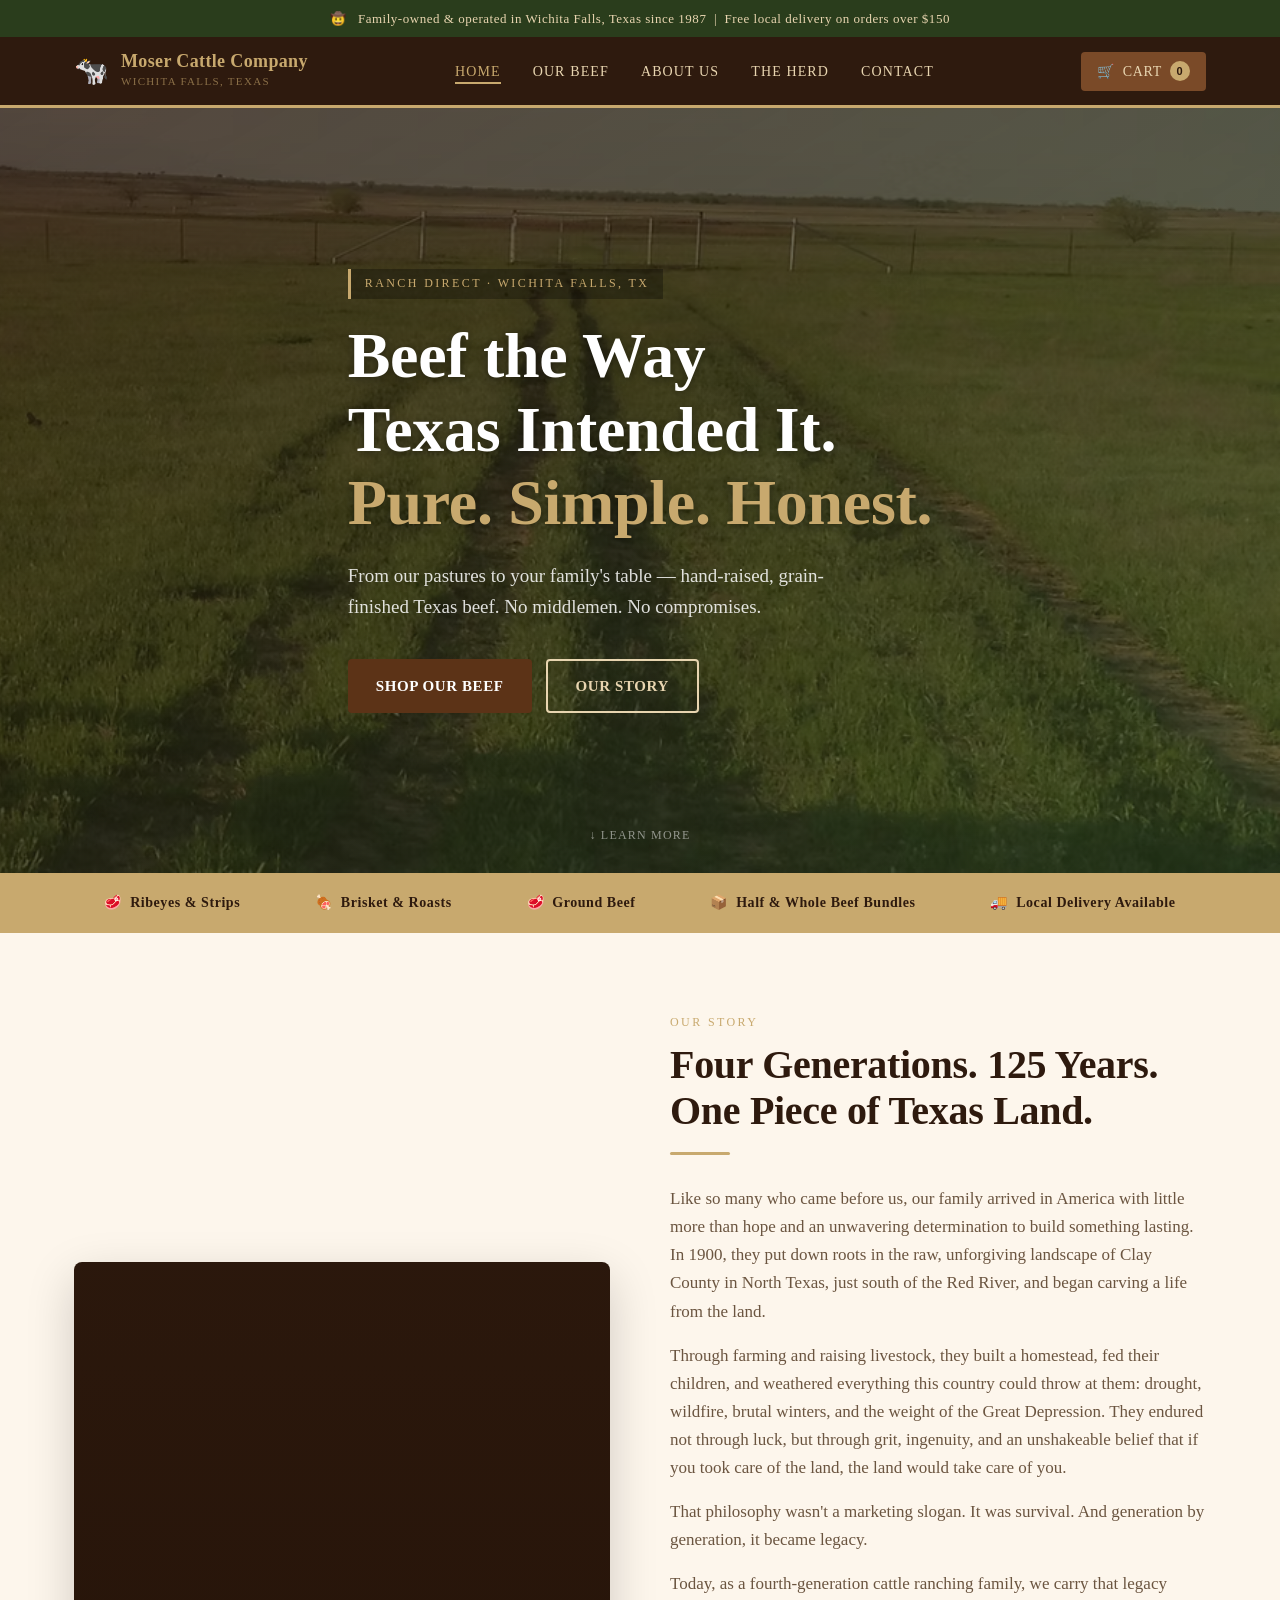
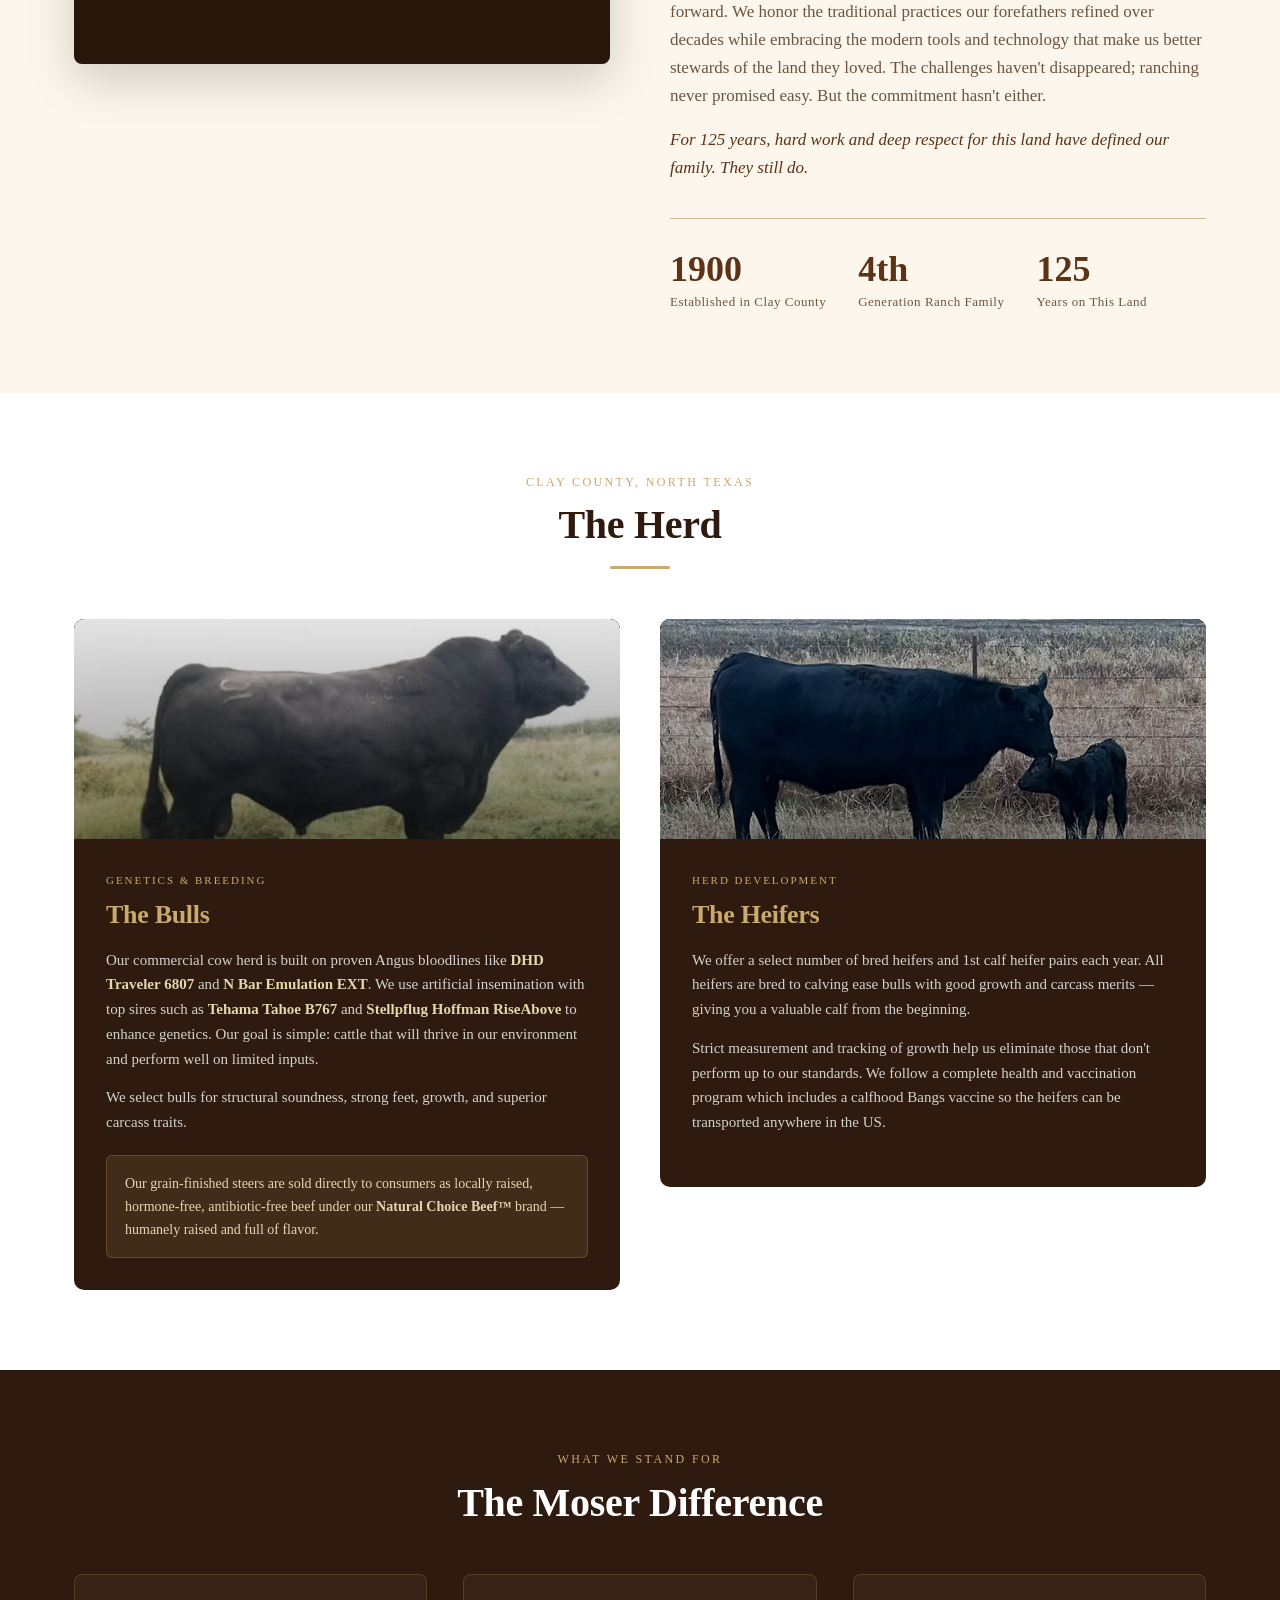
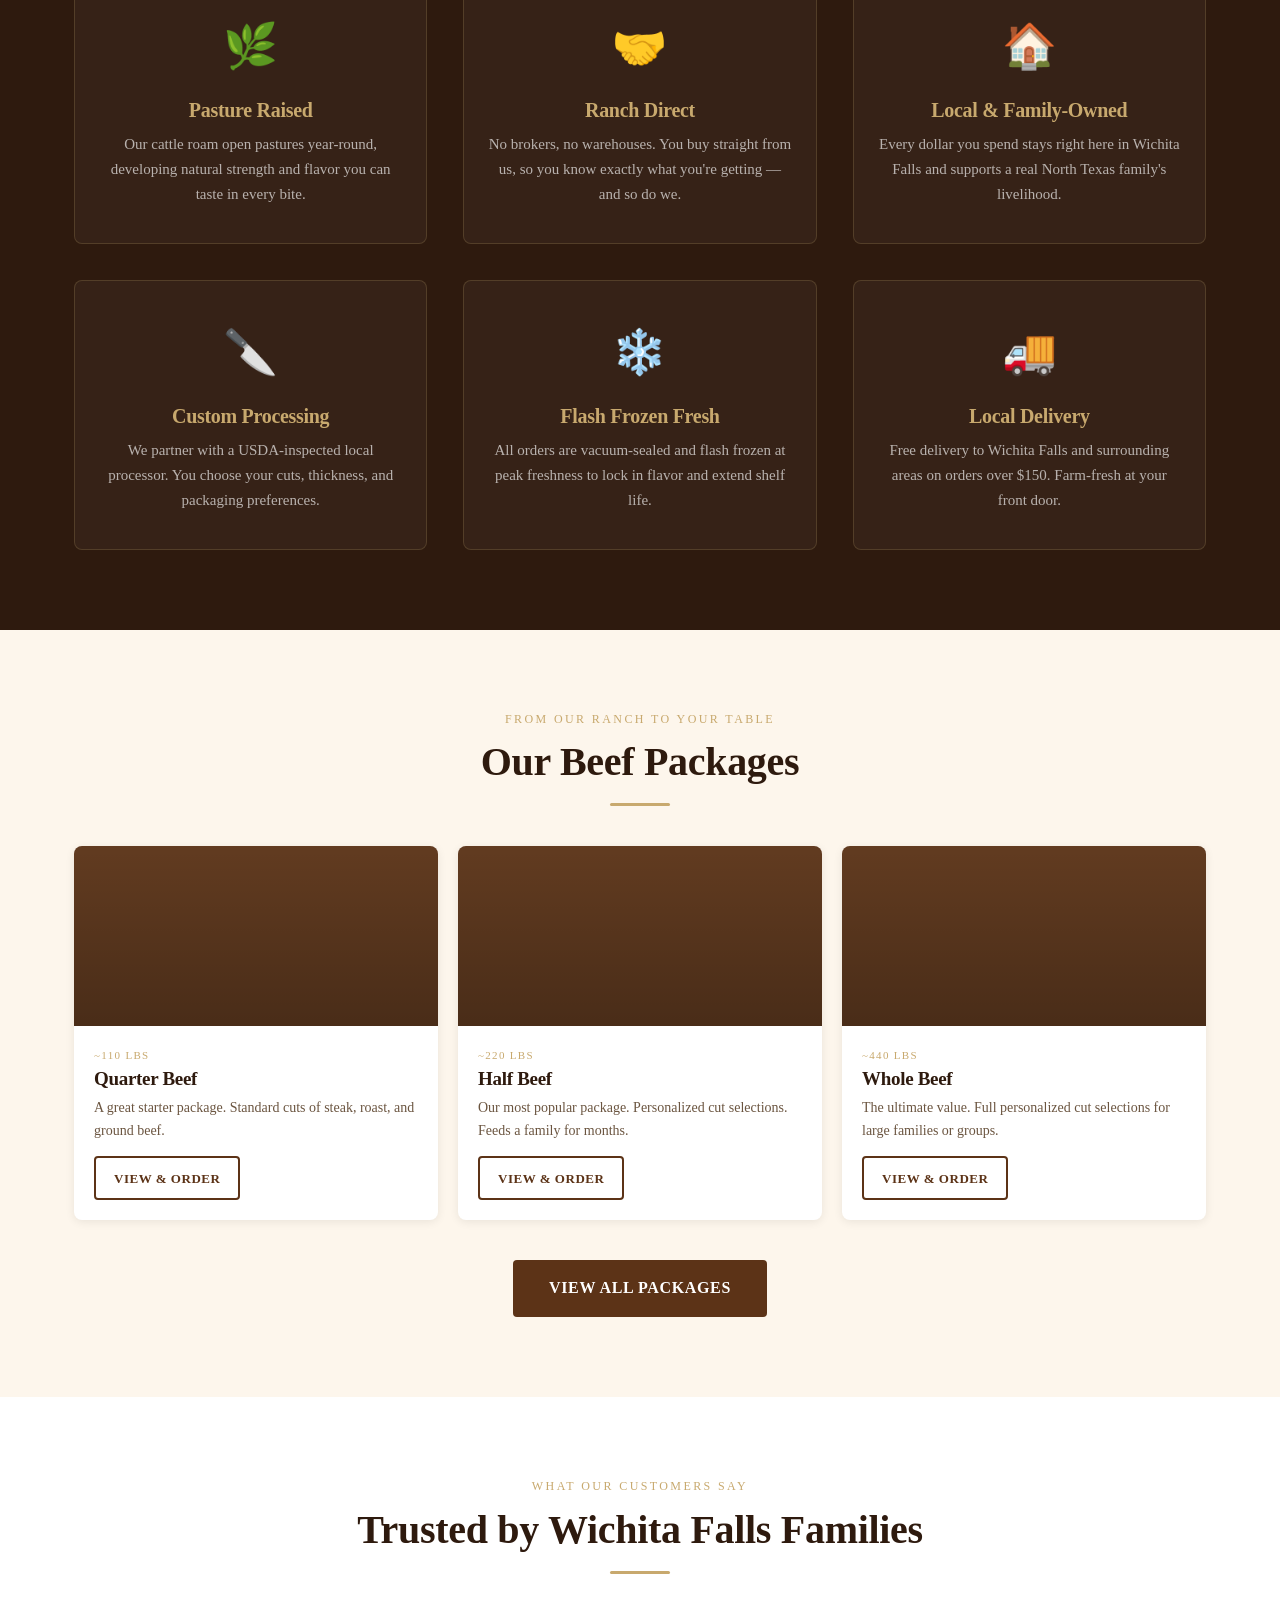
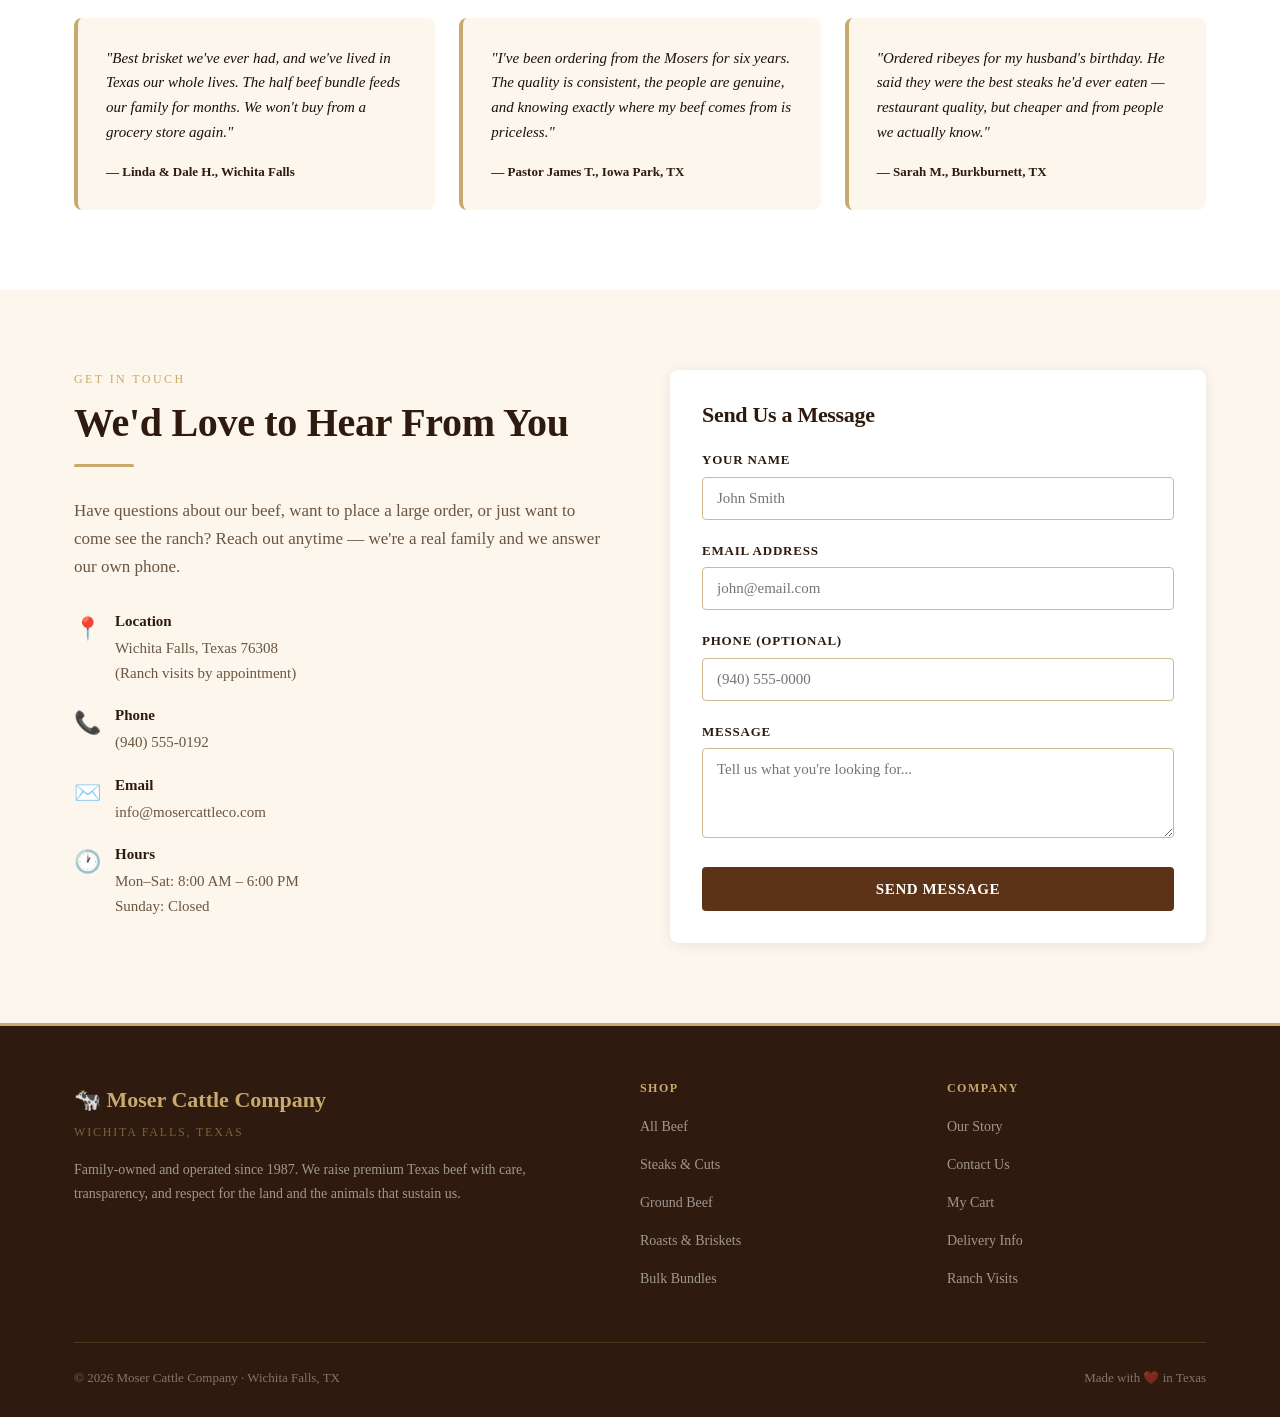
==== index.html @ 477075bb "First Commit" ====
<!DOCTYPE html>
<html lang="en">
<head>
  <meta charset="UTF-8" />
  <meta name="viewport" content="width=device-width, initial-scale=1.0" />
  <meta name="description" content="Family-owned cattle ranch in Wichita Falls, TX. Ranch-direct, grain-finished Texas beef. No middlemen." />
  <title>Moser Cattle Company — Wichita Falls, TX</title>
  <link rel="dns-prefetch" href="https://images.unsplash.com" />
  <link rel="preconnect" href="https://images.unsplash.com" crossorigin />
  <link rel="preload" as="image" href="Images/home.avif" type="image/avif" />
  <link rel="stylesheet" href="style.css" />
</head>
<body>

<a class="skip-link" href="#main-content">Skip to main content</a>

<!-- TOP BAR -->
<div class="topbar" aria-hidden="true">
  🤠 &nbsp; Family-owned &amp; operated in Wichita Falls, Texas since 1987 &nbsp;|&nbsp; Free local delivery on orders over $150
</div>

<!-- NAV -->
<nav aria-label="Main navigation">
  <div class="container nav-inner">
    <a class="nav-brand" href="index.html" aria-label="Moser Cattle Company — Home">
      <span class="nav-brand-icon" aria-hidden="true">🐄</span>
      <span class="nav-brand-text">
        <span class="nav-brand-name">Moser Cattle Company</span>
        <span class="nav-brand-sub">Wichita Falls, Texas</span>
      </span>
    </a>
    <ul class="nav-links" id="nav-links-list">
      <li><a href="index.html" class="active" aria-current="page">Home</a></li>
      <li><a href="products.html">Our Beef</a></li>
      <li><a href="index.html#about">About Us</a></li>
      <li><a href="index.html#the-herd">The Herd</a></li>
      <li><a href="index.html#contact">Contact</a></li>
    </ul>
    <a href="checkout.html" class="nav-cart-btn" aria-label="View cart">
      <span aria-hidden="true">🛒</span> Cart <span class="cart-badge" aria-live="polite">0</span>
    </a>
    <button class="nav-mobile-toggle" aria-expanded="false" aria-controls="nav-links-list" aria-label="Open navigation menu">☰</button>
  </div>
</nav>

<!-- HERO -->
<main id="main-content">
<section class="hero">
  <div class="container">
    <div class="hero-content">
      <span class="hero-eyebrow">Ranch Direct · Wichita Falls, TX</span>
      <h1>Beef the Way<br>Texas Intended It.<br><span>Pure. Simple. Honest.</span></h1>
      <p>From our pastures to your family's table — hand-raised, grain-finished Texas beef. No middlemen. No compromises.</p>
      <div class="hero-cta">
        <a href="products.html" class="btn btn-primary">Shop Our Beef</a>
        <a href="#about" class="btn btn-outline" style="color:#e8d5b0;border-color:#e8d5b0;">Our Story</a>
      </div>
    </div>
  </div>
  <div class="hero-scroll">↓ Learn more</div>
</section>

<!-- FEATURED CUTS STRIP -->
<div style="background:var(--tan);padding:18px 24px;">
  <div class="container" style="display:flex;justify-content:space-around;flex-wrap:wrap;gap:14px;text-align:center;">
    <div style="font-family:Georgia,serif;font-size:14px;color:var(--brown-dark);font-weight:700;letter-spacing:.04em;">🥩 &nbsp;Ribeyes &amp; Strips</div>
    <div style="font-family:Georgia,serif;font-size:14px;color:var(--brown-dark);font-weight:700;letter-spacing:.04em;">🍖 &nbsp;Brisket &amp; Roasts</div>
    <div style="font-family:Georgia,serif;font-size:14px;color:var(--brown-dark);font-weight:700;letter-spacing:.04em;">🥩 &nbsp;Ground Beef</div>
    <div style="font-family:Georgia,serif;font-size:14px;color:var(--brown-dark);font-weight:700;letter-spacing:.04em;">📦 &nbsp;Half &amp; Whole Beef Bundles</div>
    <div style="font-family:Georgia,serif;font-size:14px;color:var(--brown-dark);font-weight:700;letter-spacing:.04em;">🚚 &nbsp;Local Delivery Available</div>
  </div>
</div>

<!-- ABOUT -->
<section id="about">
  <div class="container">
    <div class="about-grid">
      <div class="about-img lazy-bg" data-bg="https://images.unsplash.com/photo-1570042225831-d98fa7577f1e?w=800&q=80" role="img" aria-label="Cattle on the Moser ranch"></div>
      <div class="about-text">
        <span class="section-label">Our Story</span>
        <h2 class="section-title">Four Generations. 125 Years. One Piece of Texas Land.</h2>
        <div class="divider"></div>
        <p style="margin-bottom:16px;">Like so many who came before us, our family arrived in America with little more than hope and an unwavering determination to build something lasting. In 1900, they put down roots in the raw, unforgiving landscape of Clay County in North Texas, just south of the Red River, and began carving a life from the land.</p>
        <p style="margin-bottom:16px;">Through farming and raising livestock, they built a homestead, fed their children, and weathered everything this country could throw at them: drought, wildfire, brutal winters, and the weight of the Great Depression. They endured not through luck, but through grit, ingenuity, and an unshakeable belief that if you took care of the land, the land would take care of you.</p>
        <p style="margin-bottom:16px;">That philosophy wasn't a marketing slogan. It was survival. And generation by generation, it became legacy.</p>
        <p style="margin-bottom:16px;">Today, as a fourth-generation cattle ranching family, we carry that legacy forward. We honor the traditional practices our forefathers refined over decades while embracing the modern tools and technology that make us better stewards of the land they loved. The challenges haven't disappeared; ranching never promised easy. But the commitment hasn't either.</p>
        <p style="font-style:italic;color:var(--brown);font-size:17px;font-family:'Palatino Linotype',Palatino,Georgia,serif;">For 125 years, hard work and deep respect for this land have defined our family. They still do.</p>
        <div class="about-stats">
          <div>
            <div class="stat-num">1900</div>
            <div class="stat-label">Established in Clay County</div>
          </div>
          <div>
            <div class="stat-num">4th</div>
            <div class="stat-label">Generation Ranch Family</div>
          </div>
          <div>
            <div class="stat-num">125</div>
            <div class="stat-label">Years on This Land</div>
          </div>
        </div>
      </div>
    </div>
  </div>
</section>

<!-- THE HERD -->
<section id="the-herd" style="background:var(--white);">
  <div class="container">
    <div style="text-align:center;margin-bottom:50px;">
      <span class="section-label">Clay County, North Texas</span>
      <h2 class="section-title">The Herd</h2>
      <div class="divider" style="margin:18px auto 0;"></div>
    </div>

    <div class="herd-grid" style="display:grid;grid-template-columns:1fr 1fr;gap:40px;align-items:start;">

      <!-- THE BULLS -->
      <div style="background:var(--brown-dark);border-radius:10px;overflow:hidden;">
        <div class="lazy-bg" data-bg="Images/Bull.avif" data-bg-pos="center 20%" role="img" aria-label="Moser Cattle bull" style="height:220px;background:linear-gradient(rgba(0,0,0,.1),rgba(0,0,0,.45)) var(--brown-dark);background-size:cover;background-position:center 20%;"></div>
        <div style="padding:32px;">
          <span style="font-size:11px;letter-spacing:.18em;text-transform:uppercase;color:var(--tan);font-family:Georgia,serif;margin-bottom:10px;display:block;">Genetics &amp; Breeding</span>
          <h3 style="font-size:26px;color:var(--tan);font-family:'Palatino Linotype',Palatino,Georgia,serif;margin-bottom:18px;">The Bulls</h3>
          <p style="font-size:15px;color:rgba(255,255,255,.8);margin-bottom:14px;">Our commercial cow herd is built on proven Angus bloodlines like <strong style="color:var(--tan-light);">DHD Traveler 6807</strong> and <strong style="color:var(--tan-light);">N Bar Emulation EXT</strong>. We use artificial insemination with top sires such as <strong style="color:var(--tan-light);">Tehama Tahoe B767</strong> and <strong style="color:var(--tan-light);">Stellpflug Hoffman RiseAbove</strong> to enhance genetics. Our goal is simple: cattle that will thrive in our environment and perform well on limited inputs.</p>
          <p style="font-size:15px;color:rgba(255,255,255,.8);margin-bottom:20px;">We select bulls for structural soundness, strong feet, growth, and superior carcass traits.</p>
          <div style="background:rgba(200,169,110,.12);border:1px solid rgba(200,169,110,.25);border-radius:6px;padding:16px 18px;">
            <p style="font-size:14px;color:var(--tan-light);font-family:Georgia,serif;margin:0;">Our grain-finished steers are sold directly to consumers as locally raised, hormone-free, antibiotic-free beef under our <strong>Natural Choice Beef™</strong> brand — humanely raised and full of flavor.</p>
          </div>
        </div>
      </div>

      <!-- THE HEIFERS -->
      <div style="background:var(--brown-dark);border-radius:10px;overflow:hidden;">
        <div class="lazy-bg" data-bg="Images/Heifer.avif" role="img" aria-label="Moser Cattle heifer" style="height:220px;background:linear-gradient(rgba(0,0,0,.1),rgba(0,0,0,.45)) var(--brown-dark);background-size:cover;background-position:center;"></div>
        <div style="padding:32px;">
          <span style="font-size:11px;letter-spacing:.18em;text-transform:uppercase;color:var(--tan);font-family:Georgia,serif;margin-bottom:10px;display:block;">Herd Development</span>
          <h3 style="font-size:26px;color:var(--tan);font-family:'Palatino Linotype',Palatino,Georgia,serif;margin-bottom:18px;">The Heifers</h3>
          <p style="font-size:15px;color:rgba(255,255,255,.8);margin-bottom:14px;">We offer a select number of bred heifers and 1st calf heifer pairs each year. All heifers are bred to calving ease bulls with good growth and carcass merits — giving you a valuable calf from the beginning.</p>
          <p style="font-size:15px;color:rgba(255,255,255,.8);margin-bottom:20px;">Strict measurement and tracking of growth help us eliminate those that don't perform up to our standards. We follow a complete health and vaccination program which includes a calfhood Bangs vaccine so the heifers can be transported anywhere in the US.</p>
        </div>
      </div>

    </div>
  </div>
</section>

<!-- VALUES -->
<section class="values-section">
  <div class="container">
    <div style="text-align:center;margin-bottom:10px;">
      <span class="section-label" style="color:var(--tan);">What We Stand For</span>
      <h2 class="section-title" style="color:var(--white);">The Moser Difference</h2>
    </div>
    <div class="values-grid">
      <div class="value-card">
        <span class="value-icon">🌿</span>
        <h3>Pasture Raised</h3>
        <p>Our cattle roam open pastures year-round, developing natural strength and flavor you can taste in every bite.</p>
      </div>
      <div class="value-card">
        <span class="value-icon">🤝</span>
        <h3>Ranch Direct</h3>
        <p>No brokers, no warehouses. You buy straight from us, so you know exactly what you're getting — and so do we.</p>
      </div>
      <div class="value-card">
        <span class="value-icon">🏠</span>
        <h3>Local &amp; Family-Owned</h3>
        <p>Every dollar you spend stays right here in Wichita Falls and supports a real North Texas family's livelihood.</p>
      </div>
      <div class="value-card">
        <span class="value-icon">🔪</span>
        <h3>Custom Processing</h3>
        <p>We partner with a USDA-inspected local processor. You choose your cuts, thickness, and packaging preferences.</p>
      </div>
      <div class="value-card">
        <span class="value-icon">❄️</span>
        <h3>Flash Frozen Fresh</h3>
        <p>All orders are vacuum-sealed and flash frozen at peak freshness to lock in flavor and extend shelf life.</p>
      </div>
      <div class="value-card">
        <span class="value-icon">🚚</span>
        <h3>Local Delivery</h3>
        <p>Free delivery to Wichita Falls and surrounding areas on orders over $150. Farm-fresh at your front door.</p>
      </div>
    </div>
  </div>
</section>

<!-- FEATURED PRODUCTS PREVIEW -->
<section style="background:var(--cream);">
  <div class="container" style="text-align:center;">
    <span class="section-label">From Our Ranch to Your Table</span>
    <h2 class="section-title">Our Beef Packages</h2>
    <div class="divider" style="margin:18px auto 40px;"></div>

    <div style="display:grid;grid-template-columns:repeat(auto-fill,minmax(300px,1fr));gap:20px;text-align:left;margin-bottom:40px;">

      <div style="background:var(--white);border-radius:8px;overflow:hidden;box-shadow:0 2px 10px rgba(0,0,0,.08);">
        <div class="lazy-bg" data-bg="https://images.unsplash.com/photo-1500595046743-cd271d694d30?w=600&q=80" role="img" aria-label="Quarter beef package" style="height:180px;background:linear-gradient(rgba(0,0,0,.2),rgba(0,0,0,.4)) var(--brown-mid);background-size:cover;background-position:center;"></div>
        <div style="padding:20px;">
          <p style="font-size:11px;letter-spacing:.12em;text-transform:uppercase;color:var(--tan);font-family:Georgia,serif;margin-bottom:4px;">~110 lbs</p>
          <h3 style="font-size:19px;color:var(--brown-dark);margin-bottom:6px;">Quarter Beef</h3>
          <p style="font-size:14px;">A great starter package. Standard cuts of steak, roast, and ground beef.</p>
          <a href="products.html" class="btn btn-outline btn-sm" style="margin-top:14px;">View &amp; Order</a>
        </div>
      </div>

      <div style="background:var(--white);border-radius:8px;overflow:hidden;box-shadow:0 2px 10px rgba(0,0,0,.08);">
        <div class="lazy-bg" data-bg="https://images.unsplash.com/photo-1558030006-450675393462?w=600&q=80" role="img" aria-label="Half beef package" style="height:180px;background:linear-gradient(rgba(0,0,0,.2),rgba(0,0,0,.4)) var(--brown-mid);background-size:cover;background-position:center;"></div>
        <div style="padding:20px;">
          <p style="font-size:11px;letter-spacing:.12em;text-transform:uppercase;color:var(--tan);font-family:Georgia,serif;margin-bottom:4px;">~220 lbs</p>
          <h3 style="font-size:19px;color:var(--brown-dark);margin-bottom:6px;">Half Beef</h3>
          <p style="font-size:14px;">Our most popular package. Personalized cut selections. Feeds a family for months.</p>
          <a href="products.html" class="btn btn-outline btn-sm" style="margin-top:14px;">View &amp; Order</a>
        </div>
      </div>

      <div style="background:var(--white);border-radius:8px;overflow:hidden;box-shadow:0 2px 10px rgba(0,0,0,.08);">
        <div class="lazy-bg" data-bg="https://images.unsplash.com/photo-1570042225831-d98fa7577f1e?w=600&q=80" role="img" aria-label="Whole beef package" style="height:180px;background:linear-gradient(rgba(0,0,0,.2),rgba(0,0,0,.4)) var(--brown-mid);background-size:cover;background-position:center;"></div>
        <div style="padding:20px;">
          <p style="font-size:11px;letter-spacing:.12em;text-transform:uppercase;color:var(--tan);font-family:Georgia,serif;margin-bottom:4px;">~440 lbs</p>
          <h3 style="font-size:19px;color:var(--brown-dark);margin-bottom:6px;">Whole Beef</h3>
          <p style="font-size:14px;">The ultimate value. Full personalized cut selections for large families or groups.</p>
          <a href="products.html" class="btn btn-outline btn-sm" style="margin-top:14px;">View &amp; Order</a>
        </div>
      </div>

    </div>

    <a href="products.html" class="btn btn-primary" style="font-size:16px;padding:15px 36px;">View All Packages</a>
  </div>
</section>

<!-- TESTIMONIALS -->
<section style="background:var(--white);">
  <div class="container" style="text-align:center;">
    <span class="section-label">What Our Customers Say</span>
    <h2 class="section-title">Trusted by Wichita Falls Families</h2>
    <div class="divider" style="margin:18px auto 44px;"></div>

    <div style="display:grid;grid-template-columns:repeat(auto-fill,minmax(280px,1fr));gap:24px;text-align:left;">

      <div style="background:var(--cream);border-radius:8px;padding:28px;border-left:4px solid var(--tan);">
        <p style="font-size:15px;color:var(--text);margin-bottom:16px;font-style:italic;">"Best brisket we've ever had, and we've lived in Texas our whole lives. The half beef bundle feeds our family for months. We won't buy from a grocery store again."</p>
        <p style="font-size:13px;font-weight:700;color:var(--brown-dark);font-family:Georgia,serif;margin:0;">— Linda &amp; Dale H., Wichita Falls</p>
      </div>

      <div style="background:var(--cream);border-radius:8px;padding:28px;border-left:4px solid var(--tan);">
        <p style="font-size:15px;color:var(--text);margin-bottom:16px;font-style:italic;">"I've been ordering from the Mosers for six years. The quality is consistent, the people are genuine, and knowing exactly where my beef comes from is priceless."</p>
        <p style="font-size:13px;font-weight:700;color:var(--brown-dark);font-family:Georgia,serif;margin:0;">— Pastor James T., Iowa Park, TX</p>
      </div>

      <div style="background:var(--cream);border-radius:8px;padding:28px;border-left:4px solid var(--tan);">
        <p style="font-size:15px;color:var(--text);margin-bottom:16px;font-style:italic;">"Ordered ribeyes for my husband's birthday. He said they were the best steaks he'd ever eaten — restaurant quality, but cheaper and from people we actually know."</p>
        <p style="font-size:13px;font-weight:700;color:var(--brown-dark);font-family:Georgia,serif;margin:0;">— Sarah M., Burkburnett, TX</p>
      </div>

    </div>
  </div>
</section>

<!-- CONTACT -->
<section id="contact" style="background:var(--cream);">
  <div class="container">
    <div class="contact-grid">
      <div class="contact-info">
        <span class="section-label">Get In Touch</span>
        <h2 class="section-title">We'd Love to Hear From You</h2>
        <div class="divider"></div>
        <p style="margin-bottom:28px;">Have questions about our beef, want to place a large order, or just want to come see the ranch? Reach out anytime — we're a real family and we answer our own phone.</p>

        <div class="contact-detail">
          <span class="contact-detail-icon">📍</span>
          <div class="contact-detail-text">
            <strong>Location</strong>
            Wichita Falls, Texas 76308<br>
            (Ranch visits by appointment)
          </div>
        </div>
        <div class="contact-detail">
          <span class="contact-detail-icon">📞</span>
          <div class="contact-detail-text">
            <strong>Phone</strong>
            (940) 555-0192
          </div>
        </div>
        <div class="contact-detail">
          <span class="contact-detail-icon">✉️</span>
          <div class="contact-detail-text">
            <strong>Email</strong>
            info@mosercattleco.com
          </div>
        </div>
        <div class="contact-detail">
          <span class="contact-detail-icon">🕐</span>
          <div class="contact-detail-text">
            <strong>Hours</strong>
            Mon–Sat: 8:00 AM – 6:00 PM<br>
            Sunday: Closed
          </div>
        </div>
      </div>

      <div>
        <form onsubmit="handleContact(event)" style="background:var(--white);border-radius:8px;padding:32px;box-shadow:0 2px 14px rgba(0,0,0,.08);">
          <h3 style="font-size:22px;color:var(--brown-dark);margin-bottom:22px;">Send Us a Message</h3>
          <div class="form-group">
            <label for="c-name">Your Name</label>
            <input type="text" id="c-name" placeholder="John Smith" autocomplete="name" required />
          </div>
          <div class="form-group">
            <label for="c-email">Email Address</label>
            <input type="email" id="c-email" placeholder="john@email.com" autocomplete="email" required />
          </div>
          <div class="form-group">
            <label for="c-phone">Phone (optional)</label>
            <input type="tel" id="c-phone" placeholder="(940) 555-0000" autocomplete="tel" />
          </div>
          <div class="form-group">
            <label for="c-msg">Message</label>
            <textarea id="c-msg" placeholder="Tell us what you're looking for..." required></textarea>
          </div>
          <button type="submit" class="btn btn-primary" style="width:100%;">Send Message</button>
          <div id="contact-success" style="display:none;margin-top:14px;text-align:center;color:var(--green);font-family:Georgia,serif;font-size:15px;">
            ✅ Message sent! We'll be in touch soon.
          </div>
        </form>
      </div>
    </div>
  </div>
</section>

</main>

<!-- FOOTER -->
<footer>
  <div class="container">
    <div class="footer-grid">
      <div>
        <div class="footer-brand-name">🐄 Moser Cattle Company</div>
        <div class="footer-brand-sub">Wichita Falls, Texas</div>
        <p class="footer-brand-desc">Family-owned and operated since 1987. We raise premium Texas beef with care, transparency, and respect for the land and the animals that sustain us.</p>
      </div>
      <div class="footer-col">
        <h5>Shop</h5>
        <ul>
          <li><a href="products.html">All Beef</a></li>
          <li><a href="products.html">Steaks &amp; Cuts</a></li>
          <li><a href="products.html">Ground Beef</a></li>
          <li><a href="products.html">Roasts &amp; Briskets</a></li>
          <li><a href="products.html">Bulk Bundles</a></li>
        </ul>
      </div>
      <div class="footer-col">
        <h5>Company</h5>
        <ul>
          <li><a href="index.html#about">Our Story</a></li>
          <li><a href="index.html#contact">Contact Us</a></li>
          <li><a href="checkout.html">My Cart</a></li>
          <li><a href="index.html#contact">Delivery Info</a></li>
          <li><a href="index.html#contact">Ranch Visits</a></li>
        </ul>
      </div>
    </div>
    <div class="footer-bottom">
      <span>© 2026 Moser Cattle Company · Wichita Falls, TX</span>
      <span>Made with ❤️ in Texas</span>
    </div>
  </div>
</footer>

<script src="cart.js"></script>
<script>
  function handleContact(e) {
    e.preventDefault();
    document.getElementById('contact-success').style.display = 'block';
    e.target.reset();
  }

  // ── MOBILE NAV TOGGLE ──
  const toggle = document.querySelector('.nav-mobile-toggle');
  const navList = document.getElementById('nav-links-list');
  toggle.addEventListener('click', () => {
    const open = navList.classList.toggle('open');
    toggle.setAttribute('aria-expanded', open);
    toggle.setAttribute('aria-label', open ? 'Close navigation menu' : 'Open navigation menu');
    toggle.textContent = open ? '✕' : '☰';
  });
  // Close on outside click
  document.addEventListener('click', e => {
    if (!e.target.closest('nav')) {
      navList.classList.remove('open');
      toggle.setAttribute('aria-expanded', 'false');
      toggle.setAttribute('aria-label', 'Open navigation menu');
      toggle.textContent = '☰';
    }
  });

  // ── LAZY BACKGROUND IMAGES ──
  const lazyBgs = document.querySelectorAll('.lazy-bg[data-bg]');
  if ('IntersectionObserver' in window) {
    const obs = new IntersectionObserver((entries, observer) => {
      entries.forEach(entry => {
        if (!entry.isIntersecting) return;
        const el = entry.target;
        const url = el.dataset.bg;
        const pos = el.dataset.bgPos || 'center';
        const img = new Image();
        img.onload = () => {
          el.style.backgroundImage = `linear-gradient(rgba(0,0,0,.1),rgba(0,0,0,.45)),url('${url}')`;
          el.style.backgroundPosition = pos;
          el.classList.add('loaded');
        };
        img.src = url;
        observer.unobserve(el);
      });
    }, { rootMargin: '200px' });
    lazyBgs.forEach(el => obs.observe(el));
  } else {
    // Fallback: load immediately
    lazyBgs.forEach(el => {
      const url = el.dataset.bg;
      const pos = el.dataset.bgPos || 'center';
      el.style.backgroundImage = `linear-gradient(rgba(0,0,0,.1),rgba(0,0,0,.45)),url('${url}')`;
      el.style.backgroundPosition = pos;
    });
  }
</script>
</body>
</html>
---- style.css ----
/* ── RESET & ROOT ── */
*, *::before, *::after { box-sizing: border-box; margin: 0; padding: 0; }

:root {
  --brown-dark:  #2e1a0e;
  --brown:       #5c3317;
  --brown-mid:   #7a4a28;
  --tan:         #c8a96e;
  --tan-light:   #e8d5b0;
  --cream:       #fdf6ec;
  --green-dark:  #2a3d1c;
  --green:       #3d5c26;
  --green-light: #5a7a38;
  --text:        #1a1008;
  --muted:       #6b5540;
  --border:      #d4b896;
  --white:       #ffffff;
  --red:         #b22222;
}

html { scroll-behavior: smooth; }

body {
  font-family: Georgia, "Times New Roman", serif;
  background: var(--cream);
  color: var(--text);
  font-size: 17px;
  line-height: 1.65;
}

/* ── TYPOGRAPHY ── */
h1, h2, h3, h4, h5 {
  font-family: "Palatino Linotype", Palatino, Georgia, serif;
  font-weight: 700;
  line-height: 1.15;
  letter-spacing: -0.3px;
}

p { color: var(--muted); }

/* ── UTILITY ── */
.container {
  max-width: 1180px;
  margin: 0 auto;
  padding: 0 24px;
}

.sr-only {
  position: absolute;
  width: 1px; height: 1px;
  overflow: hidden;
  clip: rect(0,0,0,0);
  white-space: nowrap;
}

/* ── SKIP LINK ── */
.skip-link {
  position: absolute;
  top: -100%;
  left: 0;
  background: var(--brown-dark);
  color: var(--tan);
  padding: 10px 16px;
  z-index: 9999;
  font-family: Georgia, serif;
  font-size: 14px;
  text-decoration: none;
  border-radius: 0 0 4px 0;
  border: 2px solid var(--tan);
}
.skip-link:focus { top: 0; }

/* ── FOCUS RING ── */
:focus-visible {
  outline: 3px solid var(--tan);
  outline-offset: 2px;
  border-radius: 2px;
}

/* ── BUTTONS ── */
.btn {
  display: inline-flex;
  align-items: center;
  justify-content: center;
  font-family: Georgia, serif;
  font-size: 15px;
  font-weight: 700;
  letter-spacing: .04em;
  text-transform: uppercase;
  text-decoration: none;
  border: none;
  border-radius: 4px;
  padding: 13px 28px;
  min-height: 44px;
  cursor: pointer;
  transition: background .2s, color .2s, transform .1s;
}
.btn:active { transform: scale(.98); }

.btn-primary {
  background: var(--brown);
  color: var(--white);
}
.btn-primary:hover { background: var(--brown-dark); }

.btn-outline {
  background: transparent;
  color: var(--brown);
  border: 2px solid var(--brown);
}
.btn-outline:hover { background: var(--brown); color: var(--white); }

.btn-green {
  background: var(--green);
  color: var(--white);
}
.btn-green:hover { background: var(--green-dark); }

.btn-sm {
  font-size: 13px;
  padding: 9px 18px;
}

/* ── NAV ── */
nav {
  background: var(--brown-dark);
  position: sticky;
  top: 0;
  z-index: 200;
  border-bottom: 3px solid var(--tan);
}

.nav-inner {
  display: flex;
  align-items: center;
  justify-content: space-between;
  height: 68px;
}

.nav-brand {
  display: flex;
  align-items: center;
  gap: 12px;
  text-decoration: none;
}

.nav-brand-icon {
  font-size: 28px;
  line-height: 1;
}

.nav-brand-text {
  display: flex;
  flex-direction: column;
}

.nav-brand-name {
  font-family: "Palatino Linotype", Palatino, Georgia, serif;
  font-size: 18px;
  font-weight: 700;
  color: var(--tan);
  line-height: 1.1;
  letter-spacing: .02em;
}

.nav-brand-sub {
  font-size: 11px;
  letter-spacing: .12em;
  text-transform: uppercase;
  color: rgba(200,169,110,0.6);
  font-family: Georgia, serif;
}

.nav-links {
  display: flex;
  align-items: center;
  gap: 32px;
  list-style: none;
}

.nav-links a {
  text-decoration: none;
  color: var(--tan-light);
  font-size: 14px;
  letter-spacing: .08em;
  text-transform: uppercase;
  font-family: Georgia, serif;
  transition: color .2s;
  padding-bottom: 3px;
  border-bottom: 2px solid transparent;
}
.nav-links a:hover,
.nav-links a.active { color: var(--tan); border-bottom-color: var(--tan); }

.nav-cart-btn {
  display: flex;
  align-items: center;
  gap: 8px;
  background: var(--brown-mid);
  border: none;
  border-radius: 4px;
  color: var(--tan-light);
  font-family: Georgia, serif;
  font-size: 14px;
  letter-spacing: .05em;
  text-transform: uppercase;
  padding: 8px 16px;
  cursor: pointer;
  transition: background .2s;
  text-decoration: none;
}
.nav-cart-btn:hover { background: var(--brown); color: var(--tan); }

/* ── MOBILE NAV TOGGLE ── */
.nav-mobile-toggle {
  display: none;
  background: none;
  border: 2px solid transparent;
  border-radius: 4px;
  cursor: pointer;
  padding: 6px 10px;
  color: var(--tan-light);
  font-size: 22px;
  line-height: 1;
  min-width: 44px;
  min-height: 44px;
  align-items: center;
  justify-content: center;
  transition: color .2s;
}
.nav-mobile-toggle:hover { color: var(--tan); }

.cart-badge {
  background: var(--tan);
  color: var(--brown-dark);
  border-radius: 50%;
  width: 20px;
  height: 20px;
  display: inline-flex;
  align-items: center;
  justify-content: center;
  font-size: 11px;
  font-weight: 700;
  font-family: Arial, sans-serif;
}

/* ── TOP BAR ── */
.topbar {
  background: var(--green-dark);
  text-align: center;
  padding: 8px 20px;
  font-size: 13px;
  color: var(--tan-light);
  letter-spacing: .04em;
  font-family: Georgia, serif;
}

/* ── HERO ── */
.hero {
  position: relative;
  min-height: 620px;
  display: flex;
  align-items: center;
  background:
    linear-gradient(to bottom right, rgba(30,14,4,.72), rgba(42,61,28,.60)),
    url('Images/home.avif') right center/cover no-repeat;
  color: var(--white);
  overflow: hidden;
}

.hero-content {
  max-width: 640px;
  padding: 80px 24px;
}

.hero-eyebrow {
  display: inline-block;
  font-size: 12px;
  letter-spacing: .2em;
  text-transform: uppercase;
  color: var(--tan);
  background: rgba(0,0,0,.3);
  padding: 5px 14px;
  border-left: 3px solid var(--tan);
  margin-bottom: 20px;
  font-family: Georgia, serif;
}

.hero h1 {
  font-size: clamp(36px, 5vw, 64px);
  color: var(--white);
  margin-bottom: 20px;
  text-shadow: 0 2px 8px rgba(0,0,0,.4);
}

.hero h1 span { color: var(--tan); }

.hero p {
  font-size: 19px;
  color: rgba(255,255,255,.85);
  margin-bottom: 36px;
  max-width: 480px;
}

.hero-cta { display: flex; gap: 14px; flex-wrap: wrap; }

.hero-scroll {
  position: absolute;
  bottom: 28px;
  left: 50%;
  transform: translateX(-50%);
  color: rgba(255,255,255,.5);
  font-size: 12px;
  letter-spacing: .1em;
  text-transform: uppercase;
  text-align: center;
  font-family: Georgia, serif;
  animation: bounce 2s infinite;
}
@keyframes bounce {
  0%,100% { transform: translateX(-50%) translateY(0); }
  50%      { transform: translateX(-50%) translateY(6px); }
}

/* ── SECTION COMMON ── */
section { padding: 80px 0; }

.section-label {
  font-size: 12px;
  letter-spacing: .2em;
  text-transform: uppercase;
  color: var(--tan);
  font-family: Georgia, serif;
  margin-bottom: 10px;
  display: block;
}

.section-title {
  font-size: clamp(26px, 3.5vw, 40px);
  color: var(--brown-dark);
  margin-bottom: 14px;
}

.section-desc {
  font-size: 17px;
  color: var(--muted);
  max-width: 560px;
}

.divider {
  width: 60px;
  height: 3px;
  background: var(--tan);
  border-radius: 2px;
  margin: 18px 0 30px;
}

/* ── ABOUT ── */
.about-grid {
  display: grid;
  grid-template-columns: 1fr 1fr;
  gap: 60px;
  align-items: center;
}

.about-img {
  border-radius: 8px;
  overflow: hidden;
  box-shadow: 0 16px 48px rgba(0,0,0,.18);
  aspect-ratio: 4/3;
  background: linear-gradient(to bottom, rgba(30,14,4,.2), rgba(30,14,4,.4)), var(--brown-dark);
  background-size: cover;
  background-position: center;
}

/* ── LAZY BACKGROUND IMAGES ── */
.lazy-bg { background-color: var(--brown-dark); }
.lazy-bg.loaded { animation: bgFadeIn .4s ease; }
@keyframes bgFadeIn { from { opacity: .6; } to { opacity: 1; } }

.about-stats {
  display: flex;
  gap: 32px;
  margin-top: 36px;
  padding-top: 32px;
  border-top: 1px solid var(--border);
}

.stat-num {
  font-size: 36px;
  font-weight: 700;
  color: var(--brown);
  font-family: "Palatino Linotype", Palatino, Georgia, serif;
  line-height: 1;
  margin-bottom: 4px;
}

.stat-label {
  font-size: 13px;
  color: var(--muted);
  letter-spacing: .04em;
  font-family: Georgia, serif;
}

/* ── VALUES ── */
.values-section { background: var(--brown-dark); color: var(--white); }

.values-grid {
  display: grid;
  grid-template-columns: repeat(3, 1fr);
  gap: 36px;
  margin-top: 48px;
}

.value-card {
  text-align: center;
  padding: 36px 24px;
  border: 1px solid rgba(200,169,110,.2);
  border-radius: 8px;
  background: rgba(255,255,255,.04);
  transition: background .2s;
}
.value-card:hover { background: rgba(255,255,255,.07); }

.value-icon {
  font-size: 44px;
  margin-bottom: 16px;
  display: block;
}

.value-card h3 {
  font-size: 20px;
  color: var(--tan);
  margin-bottom: 10px;
}

.value-card p {
  font-size: 15px;
  color: rgba(255,255,255,.65);
}

/* ── PRODUCTS PAGE ── */
.page-hero {
  background:
    linear-gradient(to right, rgba(46,26,14,.88), rgba(42,61,28,.7)),
    url('https://images.unsplash.com/photo-1558618666-fcd25c85cd64?w=1200&q=80') center/cover no-repeat;
  padding: 70px 24px;
  color: var(--white);
  text-align: center;
}

.page-hero h1 { color: var(--white); font-size: clamp(30px,4vw,50px); margin-bottom: 12px; }
.page-hero p  { color: rgba(255,255,255,.75); max-width: 520px; margin: 0 auto; font-size: 18px; }

.quality-bar {
  background: var(--tan);
  padding: 16px 24px;
  text-align: center;
}
.quality-bar p {
  color: var(--brown-dark);
  font-size: 15px;
  font-weight: 700;
  letter-spacing: .04em;
  font-family: Georgia, serif;
}

.products-section { padding: 60px 0 80px; }

.products-filter {
  display: flex;
  gap: 10px;
  flex-wrap: wrap;
  margin-bottom: 40px;
}

.filter-btn {
  background: var(--white);
  border: 1.5px solid var(--border);
  color: var(--muted);
  font-family: Georgia, serif;
  font-size: 13px;
  letter-spacing: .06em;
  text-transform: uppercase;
  padding: 8px 20px;
  min-height: 44px;
  border-radius: 4px;
  cursor: pointer;
  transition: all .2s;
}
.filter-btn:hover,
.filter-btn.active {
  background: var(--brown);
  border-color: var(--brown);
  color: var(--white);
}

.product-grid {
  display: grid;
  grid-template-columns: repeat(auto-fill, minmax(300px, 1fr));
  gap: 24px;
}

.product-card {
  background: var(--white);
  border-radius: 8px;
  overflow: hidden;
  box-shadow: 0 2px 12px rgba(0,0,0,.08);
  transition: transform .2s, box-shadow .2s;
  display: flex;
  flex-direction: column;
}
.product-card:hover {
  transform: translateY(-5px);
  box-shadow: 0 12px 32px rgba(0,0,0,.13);
}

.product-img {
  height: 220px;
  background-size: cover;
  background-position: center;
  position: relative;
}

.product-badge {
  position: absolute;
  top: 14px;
  left: 14px;
  background: var(--green);
  color: var(--white);
  font-size: 11px;
  font-weight: 700;
  letter-spacing: .08em;
  text-transform: uppercase;
  padding: 4px 10px;
  border-radius: 3px;
  font-family: Georgia, serif;
}

.product-badge.featured { background: var(--brown); }
.product-badge.bulk     { background: var(--green-dark); }

.product-body { padding: 22px 22px 18px; flex-grow: 1; display: flex; flex-direction: column; }

.product-cut {
  font-size: 11px;
  letter-spacing: .12em;
  text-transform: uppercase;
  color: var(--tan);
  font-family: Georgia, serif;
  margin-bottom: 6px;
}

.product-card h3 {
  font-size: 21px;
  color: var(--brown-dark);
  margin-bottom: 8px;
}

.product-card p {
  font-size: 14px;
  color: var(--muted);
  margin-bottom: 16px;
  flex-grow: 1;
}

.product-meta {
  display: flex;
  justify-content: space-between;
  align-items: center;
  padding-top: 14px;
  border-top: 1px solid var(--border);
  margin-top: auto;
}

.product-price {
  font-size: 22px;
  font-weight: 700;
  color: var(--brown);
  font-family: "Palatino Linotype", Palatino, Georgia, serif;
}

.product-unit {
  font-size: 12px;
  color: var(--muted);
  display: block;
  font-family: Georgia, serif;
}

.add-to-cart {
  background: var(--brown);
  color: var(--white);
  border: none;
  border-radius: 4px;
  padding: 10px 18px;
  min-height: 44px;
  font-family: Georgia, serif;
  font-size: 13px;
  font-weight: 700;
  letter-spacing: .05em;
  text-transform: uppercase;
  cursor: pointer;
  transition: background .2s, transform .1s;
  display: flex;
  align-items: center;
  gap: 6px;
}
.add-to-cart:hover   { background: var(--brown-dark); }
.add-to-cart:active  { transform: scale(.96); }
.add-to-cart.added   { background: var(--green); }

/* ── CART TOAST ── */
.cart-toast {
  position: fixed;
  bottom: 28px;
  right: 28px;
  background: var(--green-dark);
  color: var(--white);
  padding: 14px 22px;
  border-radius: 6px;
  font-size: 15px;
  font-family: Georgia, serif;
  box-shadow: 0 8px 24px rgba(0,0,0,.25);
  z-index: 999;
  opacity: 0;
  transform: translateY(12px);
  transition: opacity .3s, transform .3s;
  pointer-events: none;
}
.cart-toast.show { opacity: 1; transform: translateY(0); }

/* ── CHECKOUT ── */
.checkout-layout {
  display: grid;
  grid-template-columns: 1fr 380px;
  gap: 40px;
  padding: 60px 0 80px;
  align-items: start;
}

.checkout-form-section h2,
.order-summary h2 {
  font-size: 24px;
  color: var(--brown-dark);
  margin-bottom: 24px;
  padding-bottom: 14px;
  border-bottom: 2px solid var(--border);
}

.form-group {
  margin-bottom: 20px;
}

.form-row {
  display: grid;
  grid-template-columns: 1fr 1fr;
  gap: 16px;
}

label {
  display: block;
  font-size: 13px;
  font-weight: 700;
  letter-spacing: .06em;
  text-transform: uppercase;
  color: var(--brown-dark);
  font-family: Georgia, serif;
  margin-bottom: 6px;
}

input, select, textarea {
  width: 100%;
  padding: 12px 14px;
  border: 1.5px solid var(--border);
  border-radius: 4px;
  font-family: Georgia, serif;
  font-size: 15px;
  color: var(--text);
  background: var(--white);
  transition: border-color .2s;
  outline: none;
}
input:focus, select:focus, textarea:focus {
  border-color: var(--brown-mid);
}

textarea { resize: vertical; min-height: 90px; }

.form-section-title {
  font-size: 18px;
  color: var(--brown-dark);
  margin: 30px 0 16px;
  padding-top: 24px;
  border-top: 1px solid var(--border);
}

/* ORDER SUMMARY */
.order-summary {
  background: var(--white);
  border-radius: 8px;
  padding: 28px;
  box-shadow: 0 2px 16px rgba(0,0,0,.08);
  position: sticky;
  top: 90px;
}

.cart-items-list { margin-bottom: 20px; }

.cart-item {
  display: flex;
  justify-content: space-between;
  align-items: flex-start;
  padding: 12px 0;
  border-bottom: 1px solid var(--border);
  gap: 12px;
}

.cart-item:last-child { border-bottom: none; }

.cart-item-info { flex: 1; }

.cart-item-name {
  font-size: 15px;
  font-weight: 700;
  color: var(--brown-dark);
  font-family: Georgia, serif;
  margin-bottom: 3px;
}

.cart-item-qty {
  font-size: 13px;
  color: var(--muted);
  font-family: Georgia, serif;
}

.cart-item-price {
  font-size: 15px;
  font-weight: 700;
  color: var(--brown);
  font-family: "Palatino Linotype", Palatino, Georgia, serif;
  white-space: nowrap;
}

.remove-item {
  background: none;
  border: none;
  color: var(--muted);
  cursor: pointer;
  font-size: 17px;
  padding: 0 2px;
  transition: color .2s;
  line-height: 1;
}
.remove-item:hover { color: var(--red); }

.totals-row {
  display: flex;
  justify-content: space-between;
  font-size: 15px;
  font-family: Georgia, serif;
  padding: 6px 0;
  color: var(--muted);
}

.totals-row.total {
  font-size: 19px;
  font-weight: 700;
  color: var(--brown-dark);
  border-top: 2px solid var(--border);
  margin-top: 8px;
  padding-top: 14px;
}

.empty-cart {
  text-align: center;
  padding: 30px 10px;
  color: var(--muted);
  font-size: 15px;
  font-family: Georgia, serif;
}

.empty-cart a { color: var(--brown); }

/* ── SUCCESS ── */
.success-box {
  background: var(--white);
  border-radius: 8px;
  padding: 60px 40px;
  text-align: center;
  box-shadow: 0 4px 20px rgba(0,0,0,.1);
  max-width: 560px;
  margin: 60px auto;
}

.success-icon { font-size: 60px; margin-bottom: 20px; }
.success-box h2 { font-size: 30px; color: var(--green-dark); margin-bottom: 12px; }
.success-box p  { font-size: 16px; margin-bottom: 6px; }

/* ── CONTACT ── */
.contact-grid {
  display: grid;
  grid-template-columns: 1fr 1fr;
  gap: 60px;
  align-items: start;
}

.contact-info p { margin-bottom: 20px; }

.contact-detail {
  display: flex;
  align-items: flex-start;
  gap: 14px;
  margin-bottom: 18px;
}

.contact-detail-icon { font-size: 22px; flex-shrink: 0; margin-top: 2px; }
.contact-detail-text { font-size: 15px; color: var(--muted); font-family: Georgia, serif; }
.contact-detail-text strong { color: var(--brown-dark); display: block; margin-bottom: 2px; }

/* ── FOOTER ── */
footer {
  background: var(--brown-dark);
  color: var(--tan-light);
  padding: 56px 0 28px;
  border-top: 3px solid var(--tan);
}

.footer-grid {
  display: grid;
  grid-template-columns: 2fr 1fr 1fr;
  gap: 48px;
  margin-bottom: 40px;
}

.footer-brand-name {
  font-family: "Palatino Linotype", Palatino, Georgia, serif;
  font-size: 22px;
  color: var(--tan);
  font-weight: 700;
  margin-bottom: 4px;
}

.footer-brand-sub {
  font-size: 12px;
  letter-spacing: .15em;
  text-transform: uppercase;
  color: rgba(200,169,110,.5);
  margin-bottom: 16px;
  font-family: Georgia, serif;
}

.footer-brand-desc {
  font-size: 14px;
  color: rgba(255,255,255,.55);
  line-height: 1.7;
}

.footer-col h5 {
  font-size: 12px;
  font-weight: 700;
  letter-spacing: .12em;
  text-transform: uppercase;
  color: var(--tan);
  margin-bottom: 16px;
  font-family: Georgia, serif;
}

.footer-col ul { list-style: none; }
.footer-col ul li { margin-bottom: 10px; }
.footer-col ul a {
  text-decoration: none;
  color: rgba(255,255,255,.55);
  font-size: 14px;
  font-family: Georgia, serif;
  transition: color .2s;
}
.footer-col ul a:hover { color: var(--tan); }

.footer-bottom {
  border-top: 1px solid rgba(200,169,110,.2);
  padding-top: 24px;
  display: flex;
  justify-content: space-between;
  align-items: center;
  font-size: 13px;
  color: rgba(255,255,255,.4);
  font-family: Georgia, serif;
  flex-wrap: wrap;
  gap: 10px;
}

/* ── RESPONSIVE ── */
@media (max-width: 860px) {
  .about-grid,
  .checkout-layout,
  .contact-grid { grid-template-columns: 1fr; }
  .values-grid  { grid-template-columns: 1fr 1fr; }
  .footer-grid  { grid-template-columns: 1fr 1fr; }
  .checkout-layout { padding: 40px 0 60px; }
  .order-summary { position: static; }
  .herd-grid    { grid-template-columns: 1fr !important; }

  /* Mobile nav */
  .nav-links { display: none; }
  .nav-links.open {
    display: flex;
    flex-direction: column;
    position: absolute;
    top: 100%;
    left: 0; right: 0;
    background: var(--brown-dark);
    padding: 8px 24px 20px;
    border-top: 1px solid rgba(200,169,110,.2);
    box-shadow: 0 8px 24px rgba(0,0,0,.3);
    z-index: 199;
    gap: 0;
  }
  .nav-links.open li a {
    display: flex;
    align-items: center;
    padding: 13px 4px;
    min-height: 44px;
    border-bottom: 1px solid rgba(200,169,110,.1);
    font-size: 15px;
  }
  .nav-links.open li:last-child a { border-bottom: none; }
  .nav-mobile-toggle { display: flex; }
}

@media (max-width: 560px) {
  .values-grid  { grid-template-columns: 1fr; }
  .footer-grid  { grid-template-columns: 1fr; }
  .hero-cta     { flex-direction: column; }
  .form-row     { grid-template-columns: 1fr; }
  .about-stats  { flex-wrap: wrap; gap: 20px; }
}
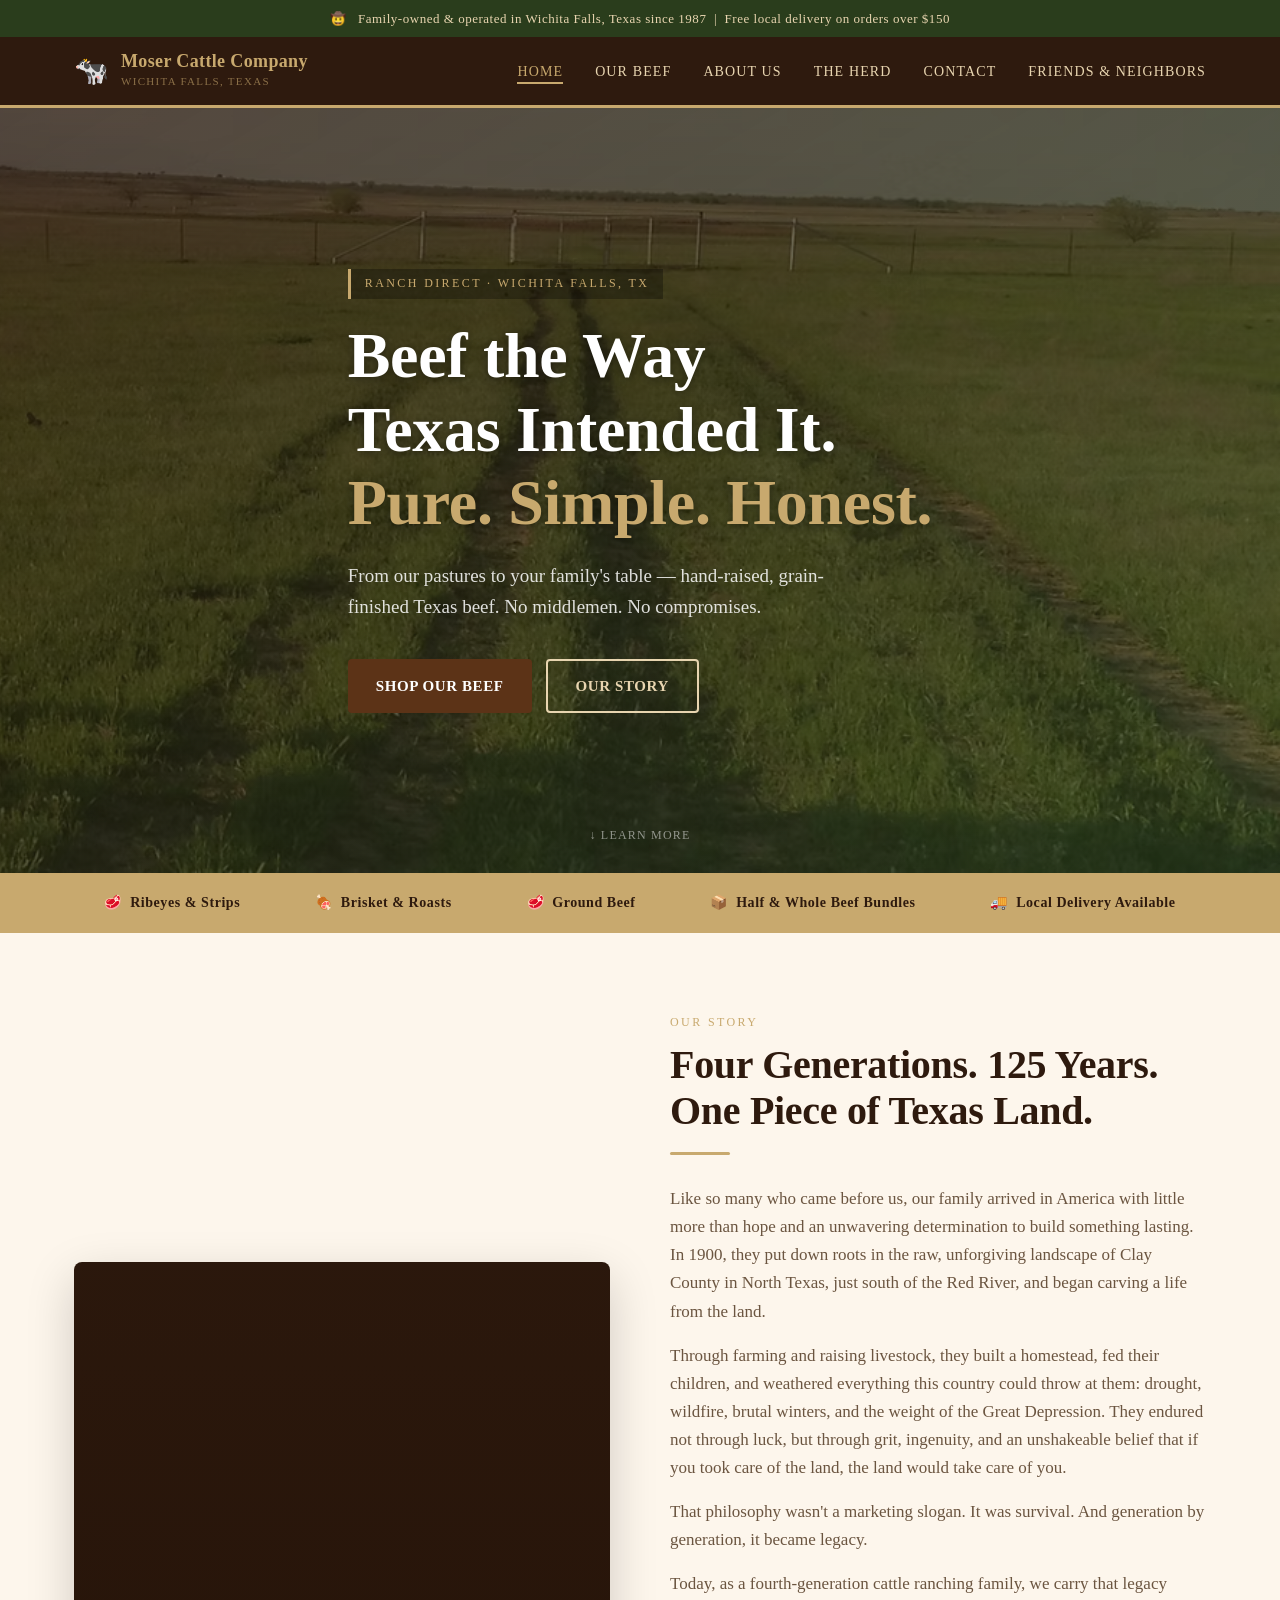
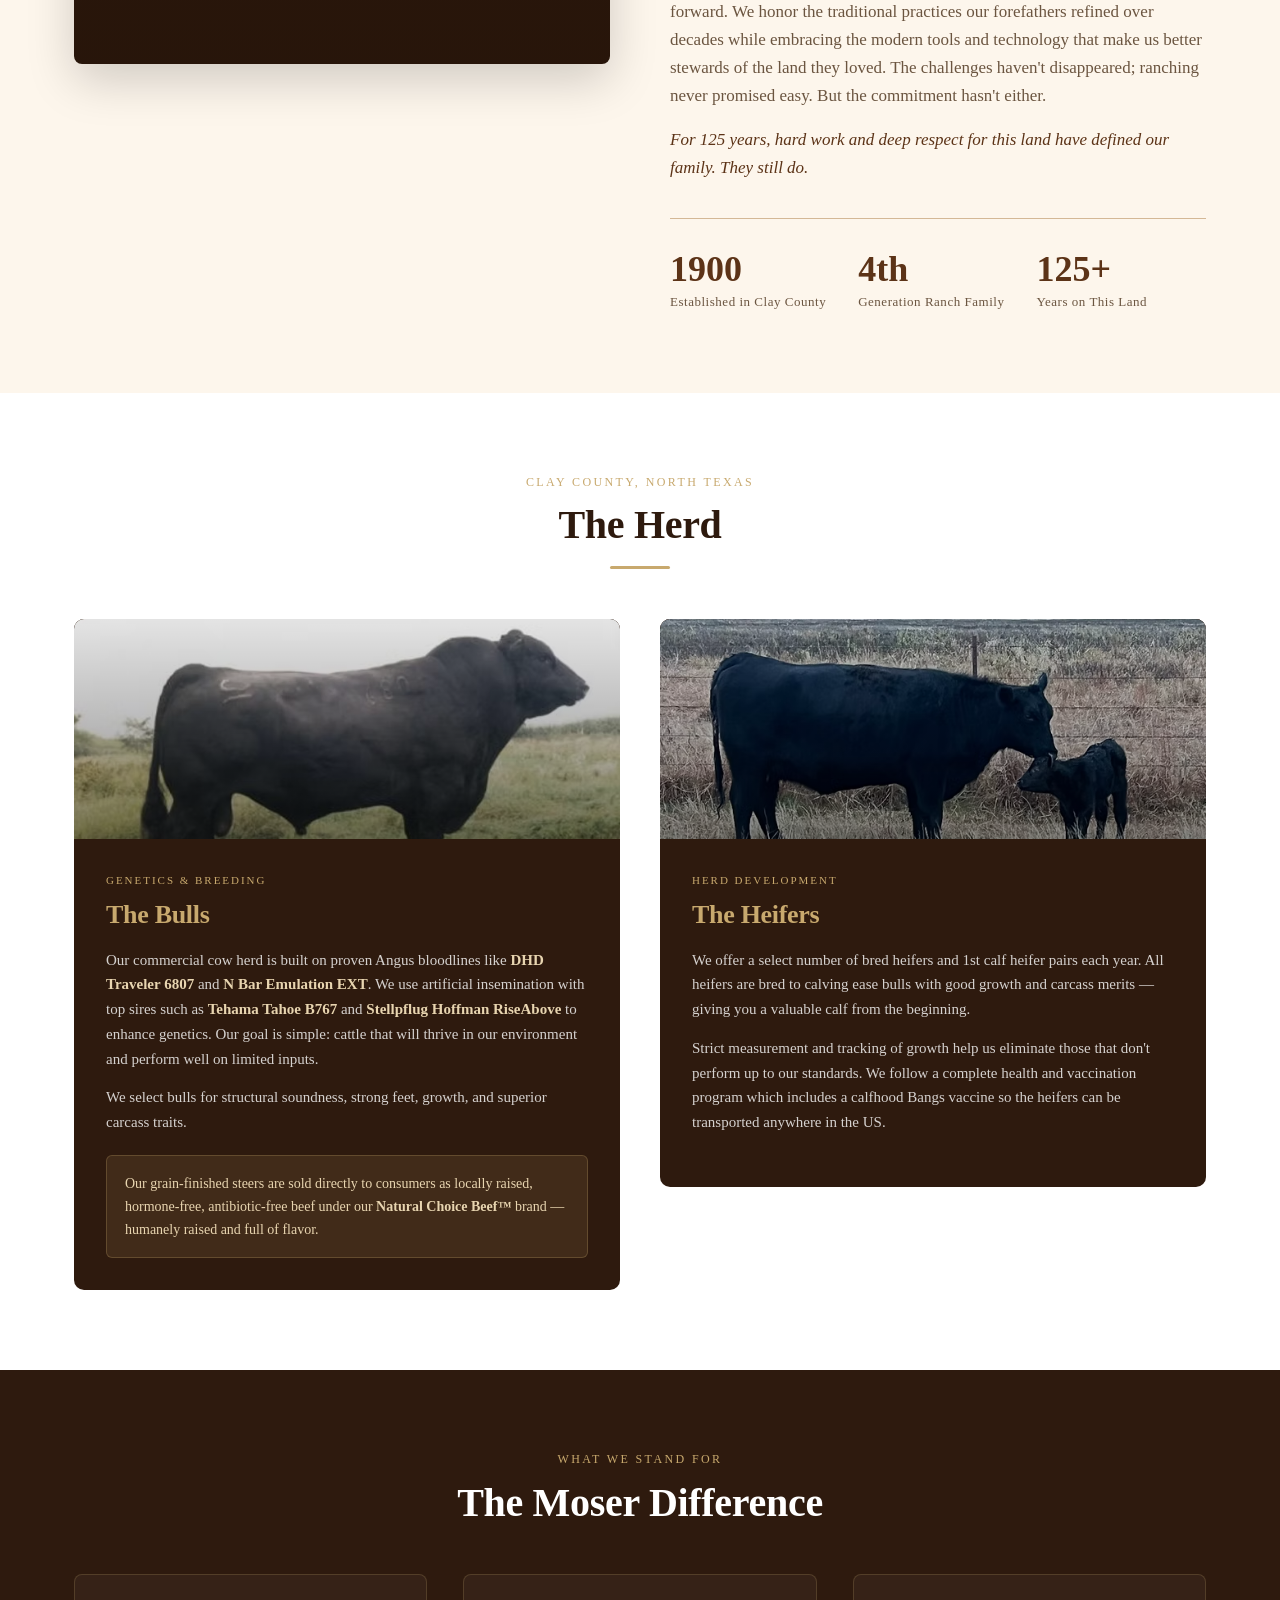
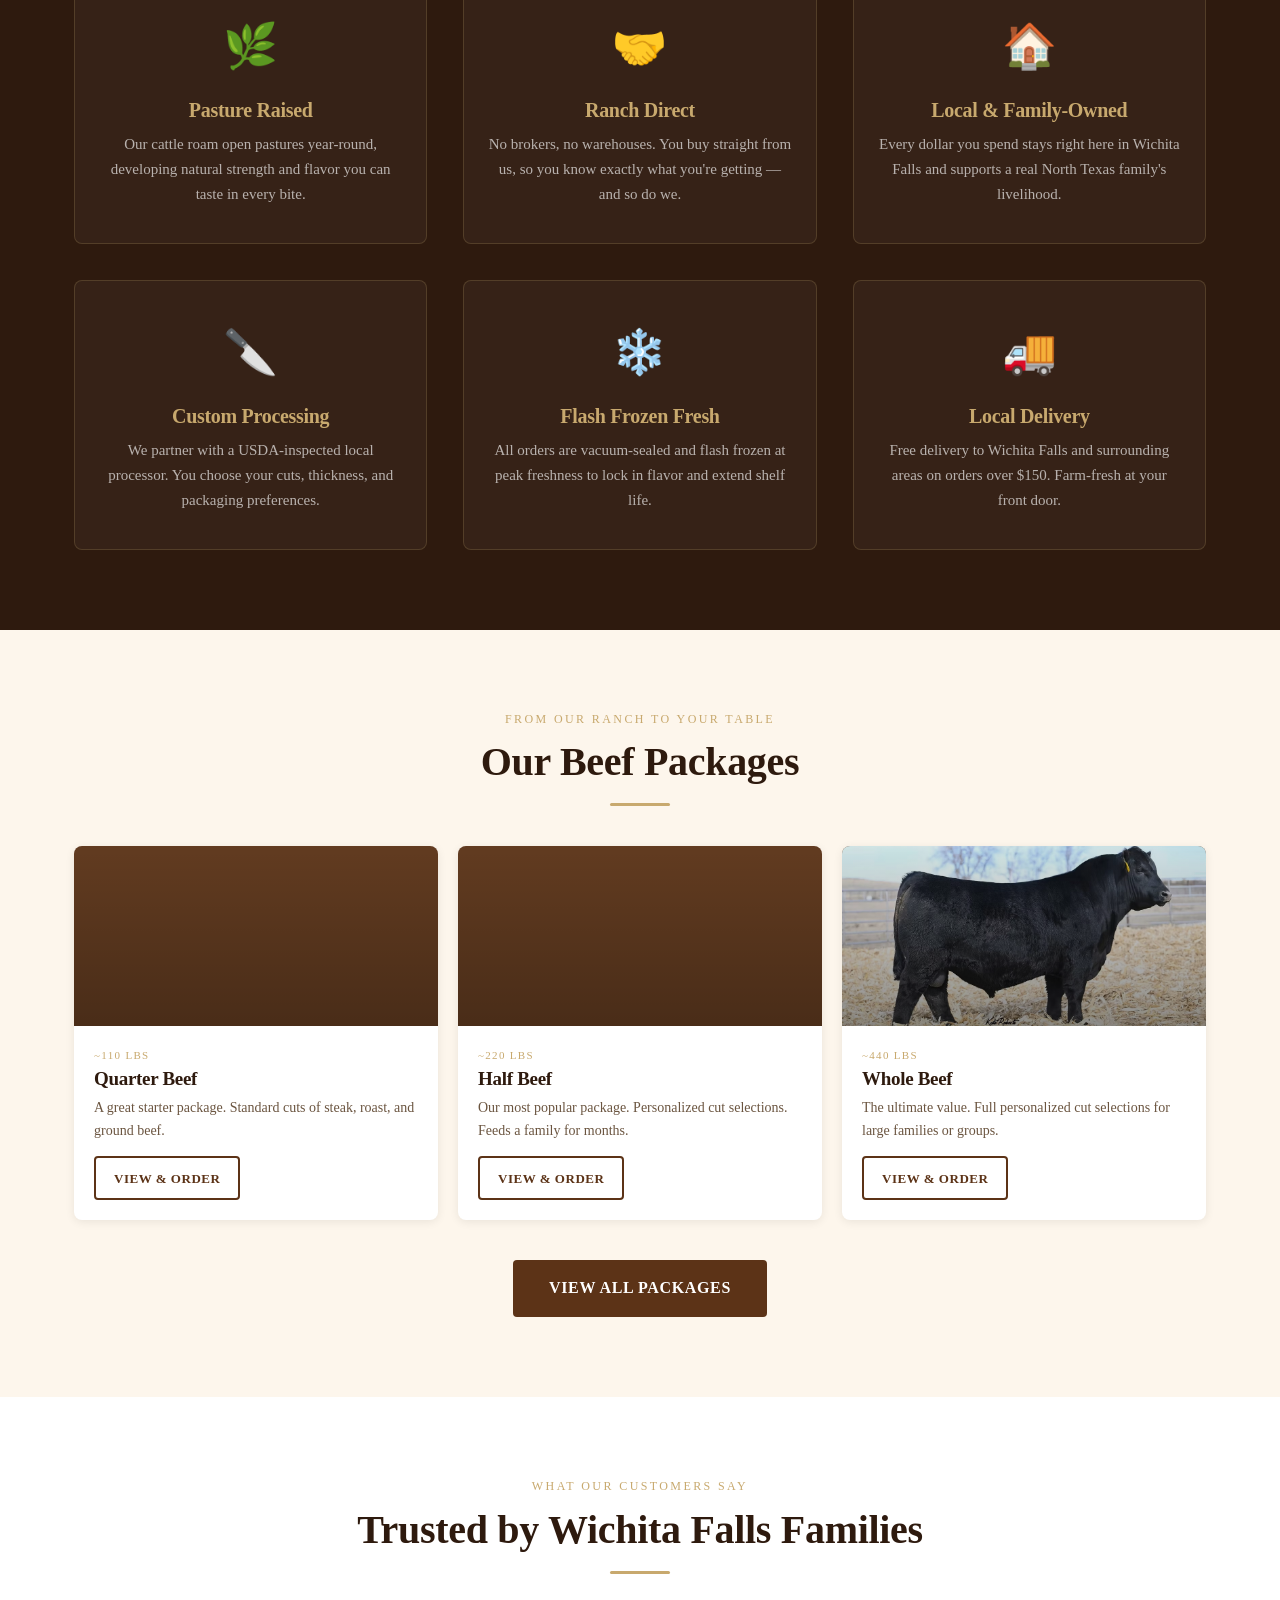
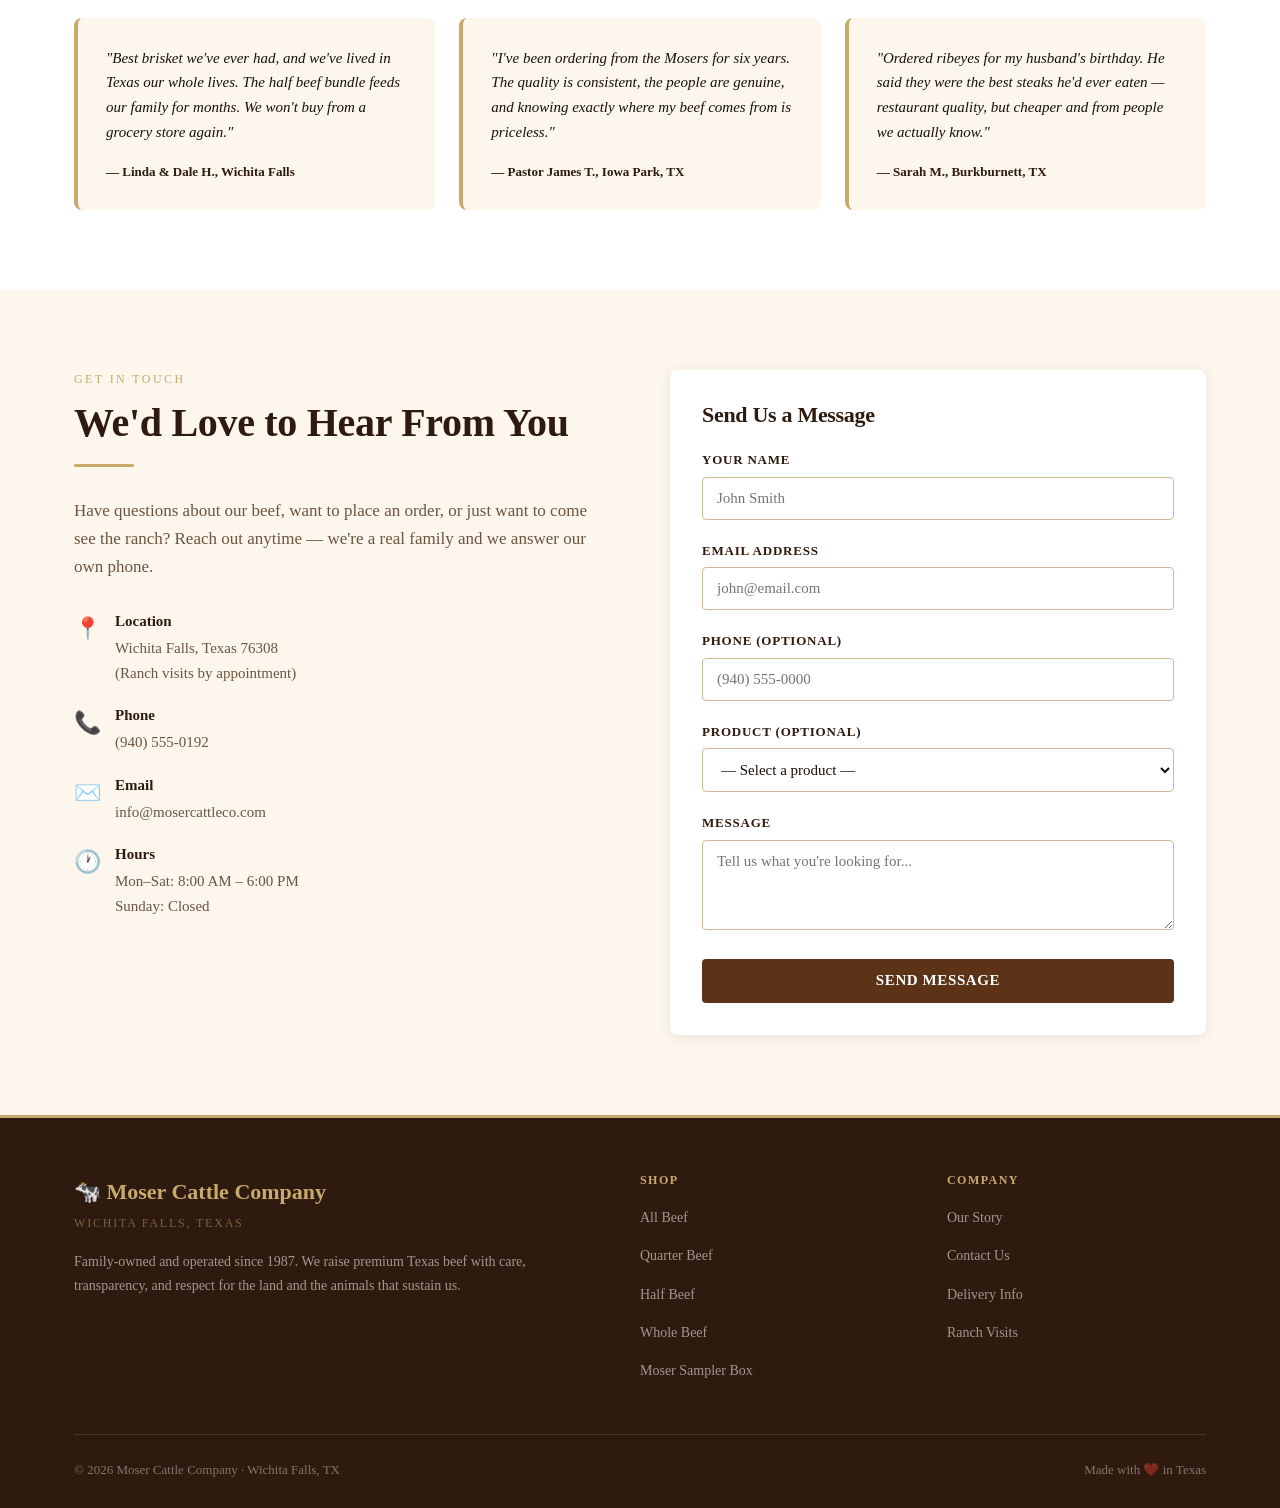
==== commit a408d28a: "Second Commit" ====
--- a/index.html
+++ b/index.html
@@ -35,10 +35,8 @@
       <li><a href="index.html#about">About Us</a></li>
       <li><a href="index.html#the-herd">The Herd</a></li>
       <li><a href="index.html#contact">Contact</a></li>
+      <li><a href="friends.html">Friends &amp; Neighbors</a></li>
     </ul>
-    <a href="checkout.html" class="nav-cart-btn" aria-label="View cart">
-      <span aria-hidden="true">🛒</span> Cart <span class="cart-badge" aria-live="polite">0</span>
-    </a>
     <button class="nav-mobile-toggle" aria-expanded="false" aria-controls="nav-links-list" aria-label="Open navigation menu">☰</button>
   </div>
 </nav>
@@ -95,7 +93,7 @@
             <div class="stat-label">Generation Ranch Family</div>
           </div>
           <div>
-            <div class="stat-num">125</div>
+            <div class="stat-num">125+</div>
             <div class="stat-label">Years on This Land</div>
           </div>
         </div>
@@ -216,7 +214,7 @@
       </div>
 
       <div style="background:var(--white);border-radius:8px;overflow:hidden;box-shadow:0 2px 10px rgba(0,0,0,.08);">
-        <div class="lazy-bg" data-bg="https://images.unsplash.com/photo-1570042225831-d98fa7577f1e?w=600&q=80" role="img" aria-label="Whole beef package" style="height:180px;background:linear-gradient(rgba(0,0,0,.2),rgba(0,0,0,.4)) var(--brown-mid);background-size:cover;background-position:center;"></div>
+        <div class="lazy-bg" data-bg="Images/bull2.avif" role="img" aria-label="Whole beef package" style="height:180px;background:linear-gradient(rgba(0,0,0,.2),rgba(0,0,0,.4)) var(--brown-mid);background-size:cover;background-position:center;"></div>
         <div style="padding:20px;">
           <p style="font-size:11px;letter-spacing:.12em;text-transform:uppercase;color:var(--tan);font-family:Georgia,serif;margin-bottom:4px;">~440 lbs</p>
           <h3 style="font-size:19px;color:var(--brown-dark);margin-bottom:6px;">Whole Beef</h3>
@@ -267,7 +265,7 @@
         <span class="section-label">Get In Touch</span>
         <h2 class="section-title">We'd Love to Hear From You</h2>
         <div class="divider"></div>
-        <p style="margin-bottom:28px;">Have questions about our beef, want to place a large order, or just want to come see the ranch? Reach out anytime — we're a real family and we answer our own phone.</p>
+        <p style="margin-bottom:28px;">Have questions about our beef, want to place an order, or just want to come see the ranch? Reach out anytime — we're a real family and we answer our own phone.</p>
 
         <div class="contact-detail">
           <span class="contact-detail-icon">📍</span>
@@ -317,6 +315,17 @@
             <input type="tel" id="c-phone" placeholder="(940) 555-0000" autocomplete="tel" />
           </div>
           <div class="form-group">
+            <label for="c-product">Product (optional)</label>
+            <select id="c-product">
+              <option value="">— Select a product —</option>
+              <option value="Quarter Beef">Quarter Beef (~110 lbs)</option>
+              <option value="Half Beef">Half Beef (~220 lbs)</option>
+              <option value="Whole Beef">Whole Beef (~440 lbs)</option>
+              <option value="Moser Sampler Box">Moser Sampler Box (~10 lbs)</option>
+              <option value="Custom">Custom</option>
+            </select>
+          </div>
+          <div class="form-group">
             <label for="c-msg">Message</label>
             <textarea id="c-msg" placeholder="Tell us what you're looking for..." required></textarea>
           </div>
@@ -345,10 +354,10 @@
         <h5>Shop</h5>
         <ul>
           <li><a href="products.html">All Beef</a></li>
-          <li><a href="products.html">Steaks &amp; Cuts</a></li>
-          <li><a href="products.html">Ground Beef</a></li>
-          <li><a href="products.html">Roasts &amp; Briskets</a></li>
-          <li><a href="products.html">Bulk Bundles</a></li>
+          <li><a href="products.html">Quarter Beef</a></li>
+          <li><a href="products.html">Half Beef</a></li>
+          <li><a href="products.html">Whole Beef</a></li>
+          <li><a href="products.html">Moser Sampler Box</a></li>
         </ul>
       </div>
       <div class="footer-col">
@@ -356,7 +365,6 @@
         <ul>
           <li><a href="index.html#about">Our Story</a></li>
           <li><a href="index.html#contact">Contact Us</a></li>
-          <li><a href="checkout.html">My Cart</a></li>
           <li><a href="index.html#contact">Delivery Info</a></li>
           <li><a href="index.html#contact">Ranch Visits</a></li>
         </ul>
@@ -369,7 +377,6 @@
   </div>
 </footer>
 
-<script src="cart.js"></script>
 <script>
   function handleContact(e) {
     e.preventDefault();
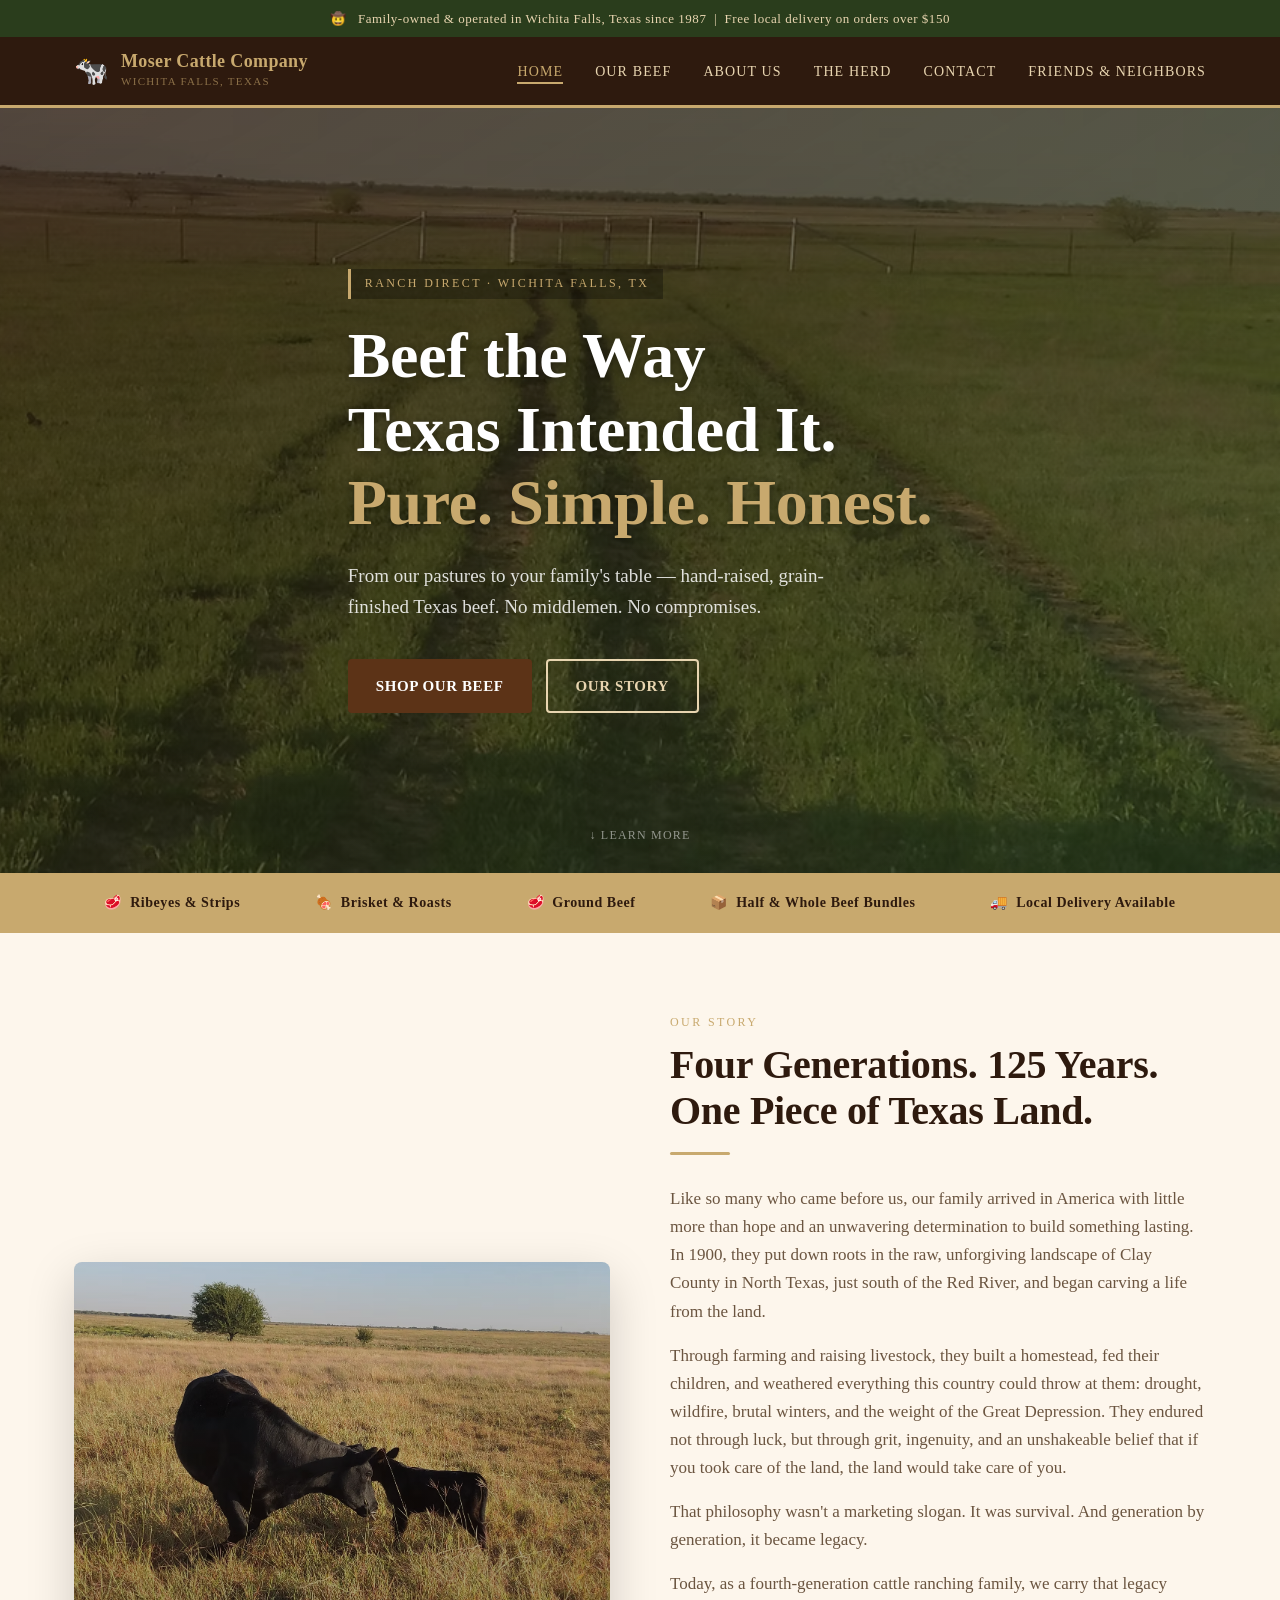
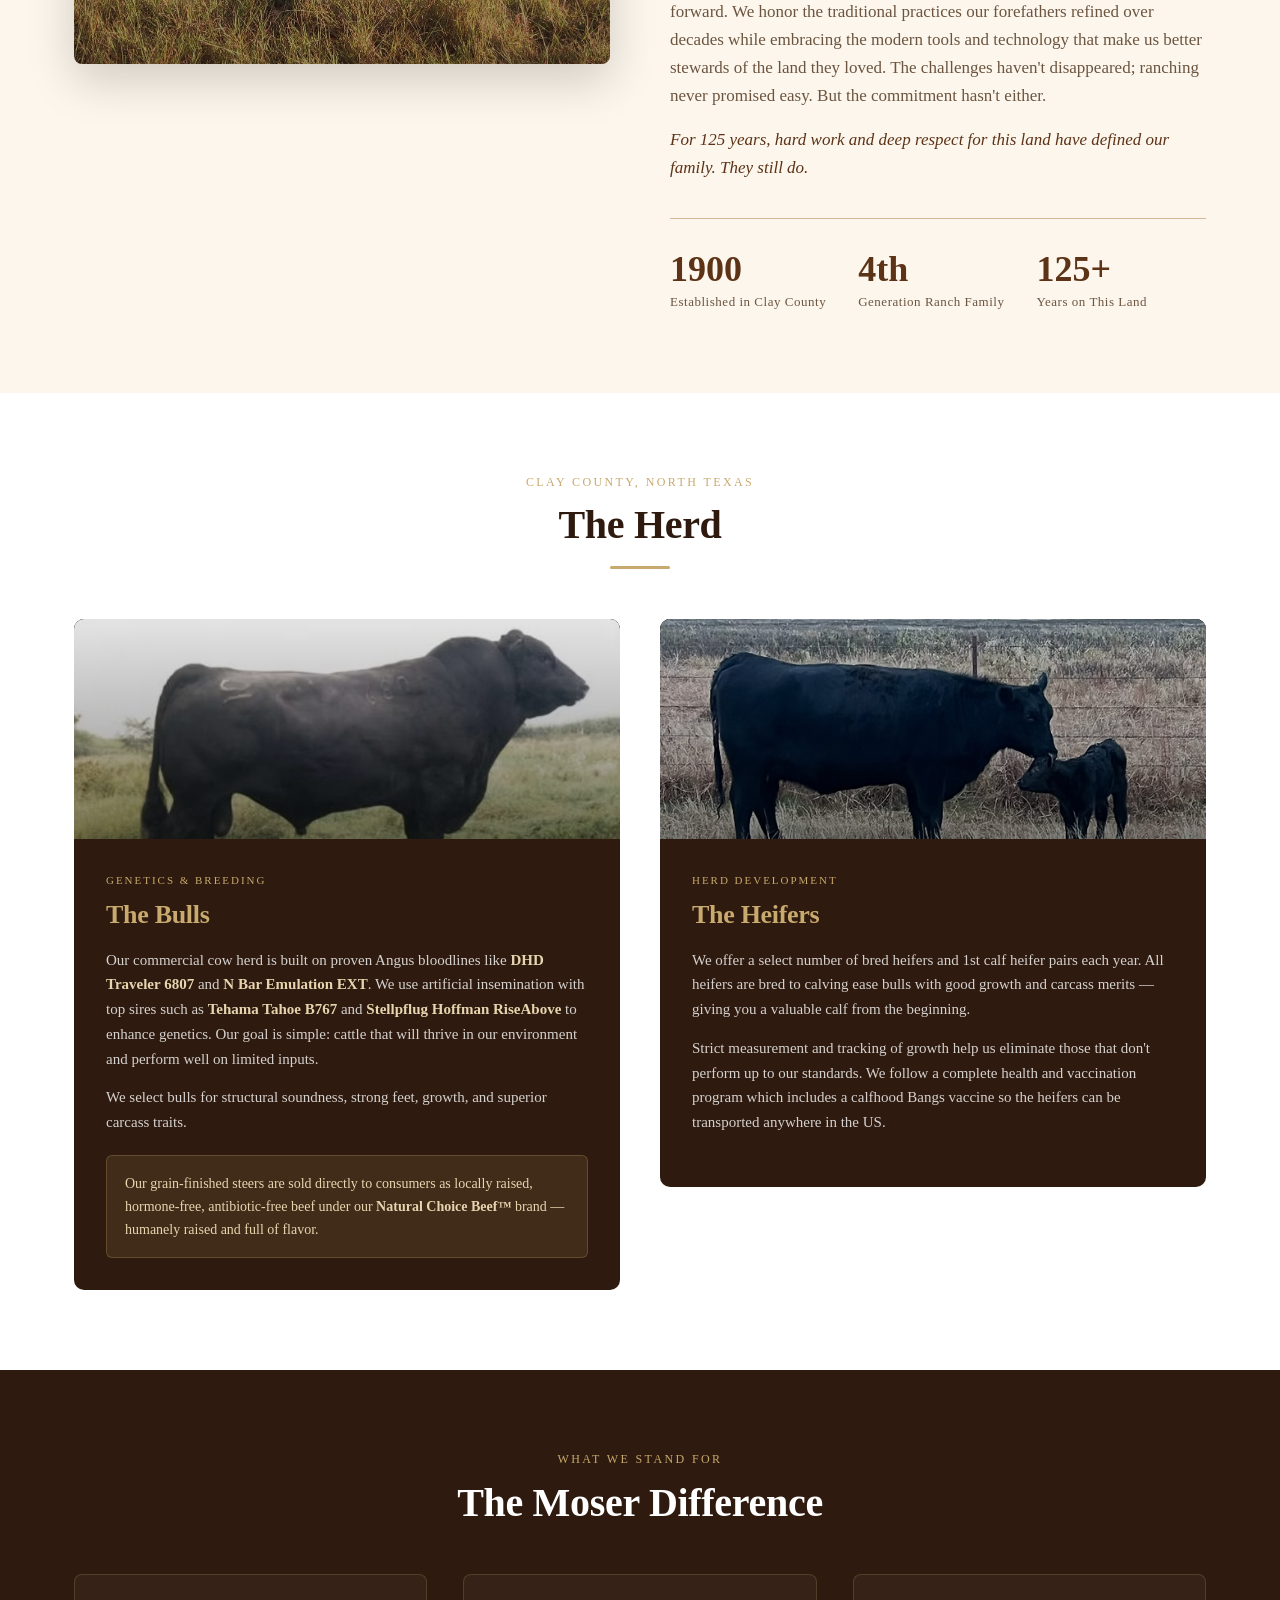
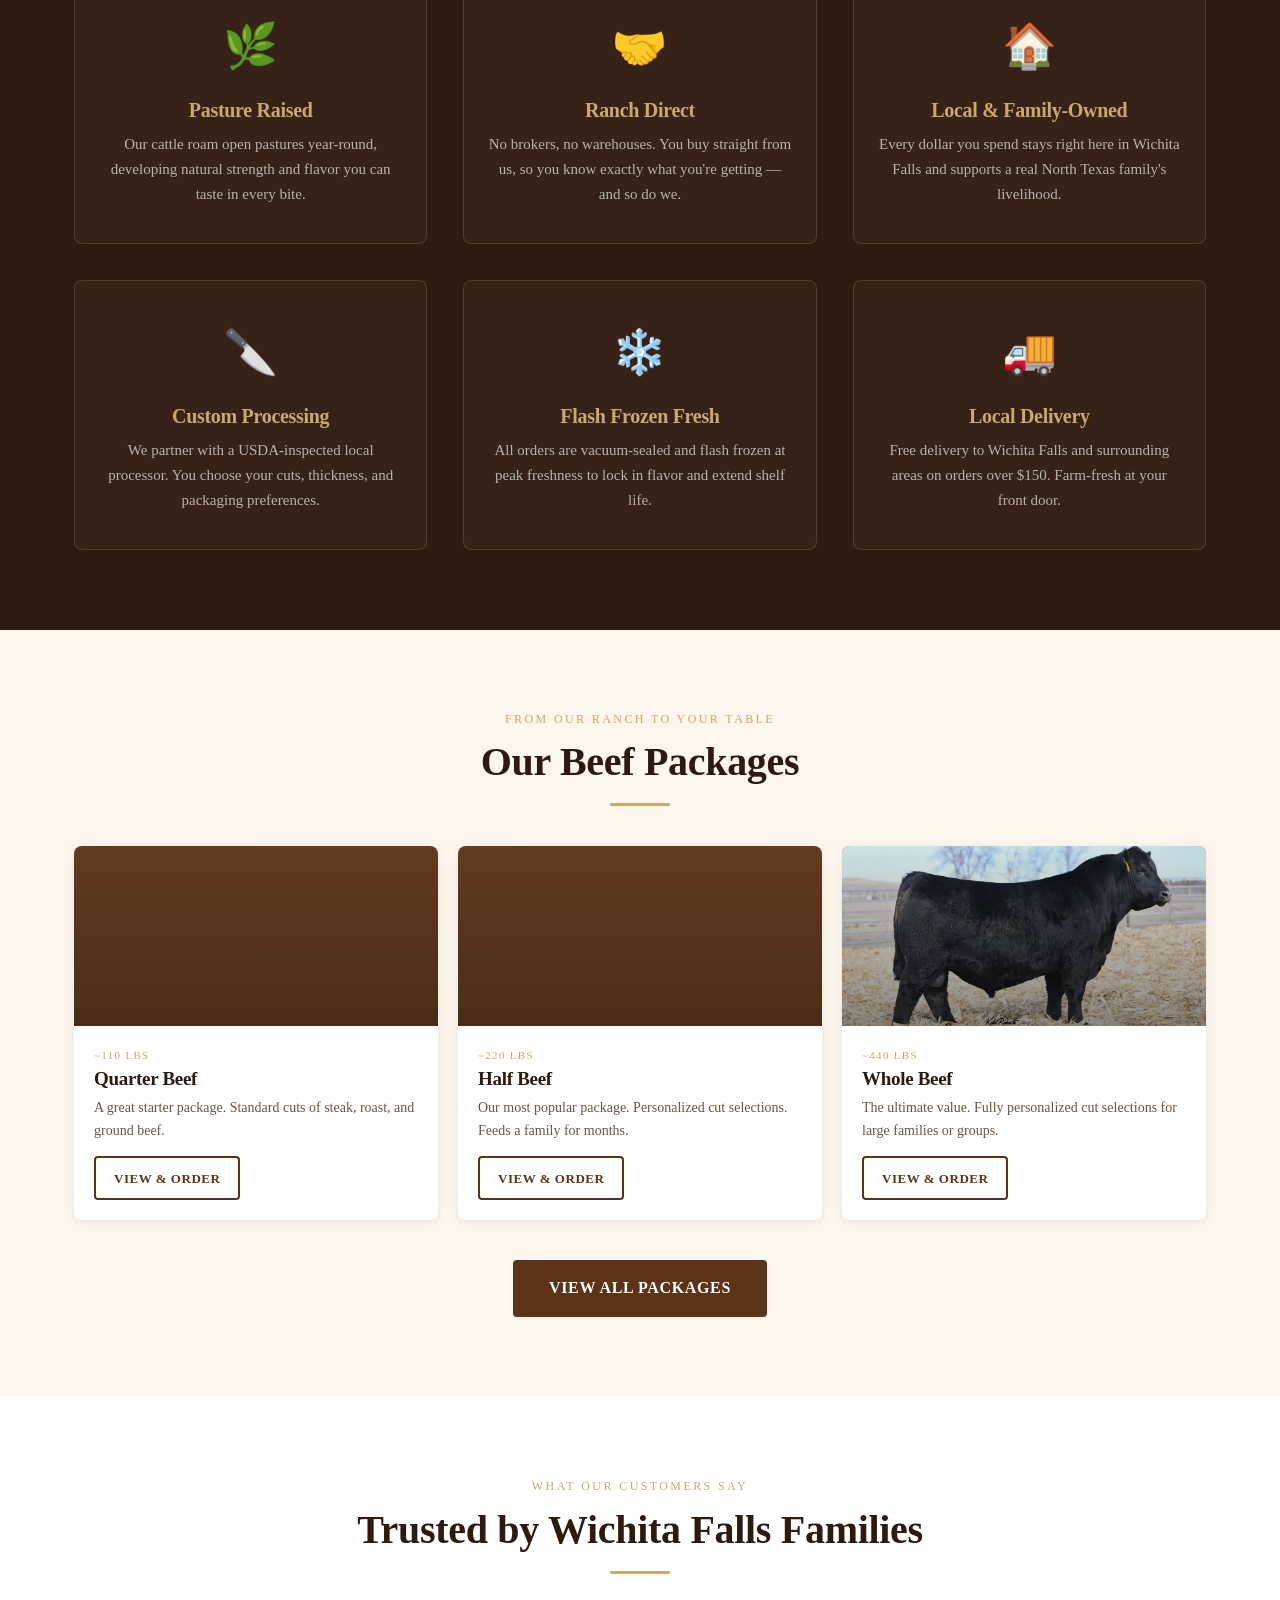
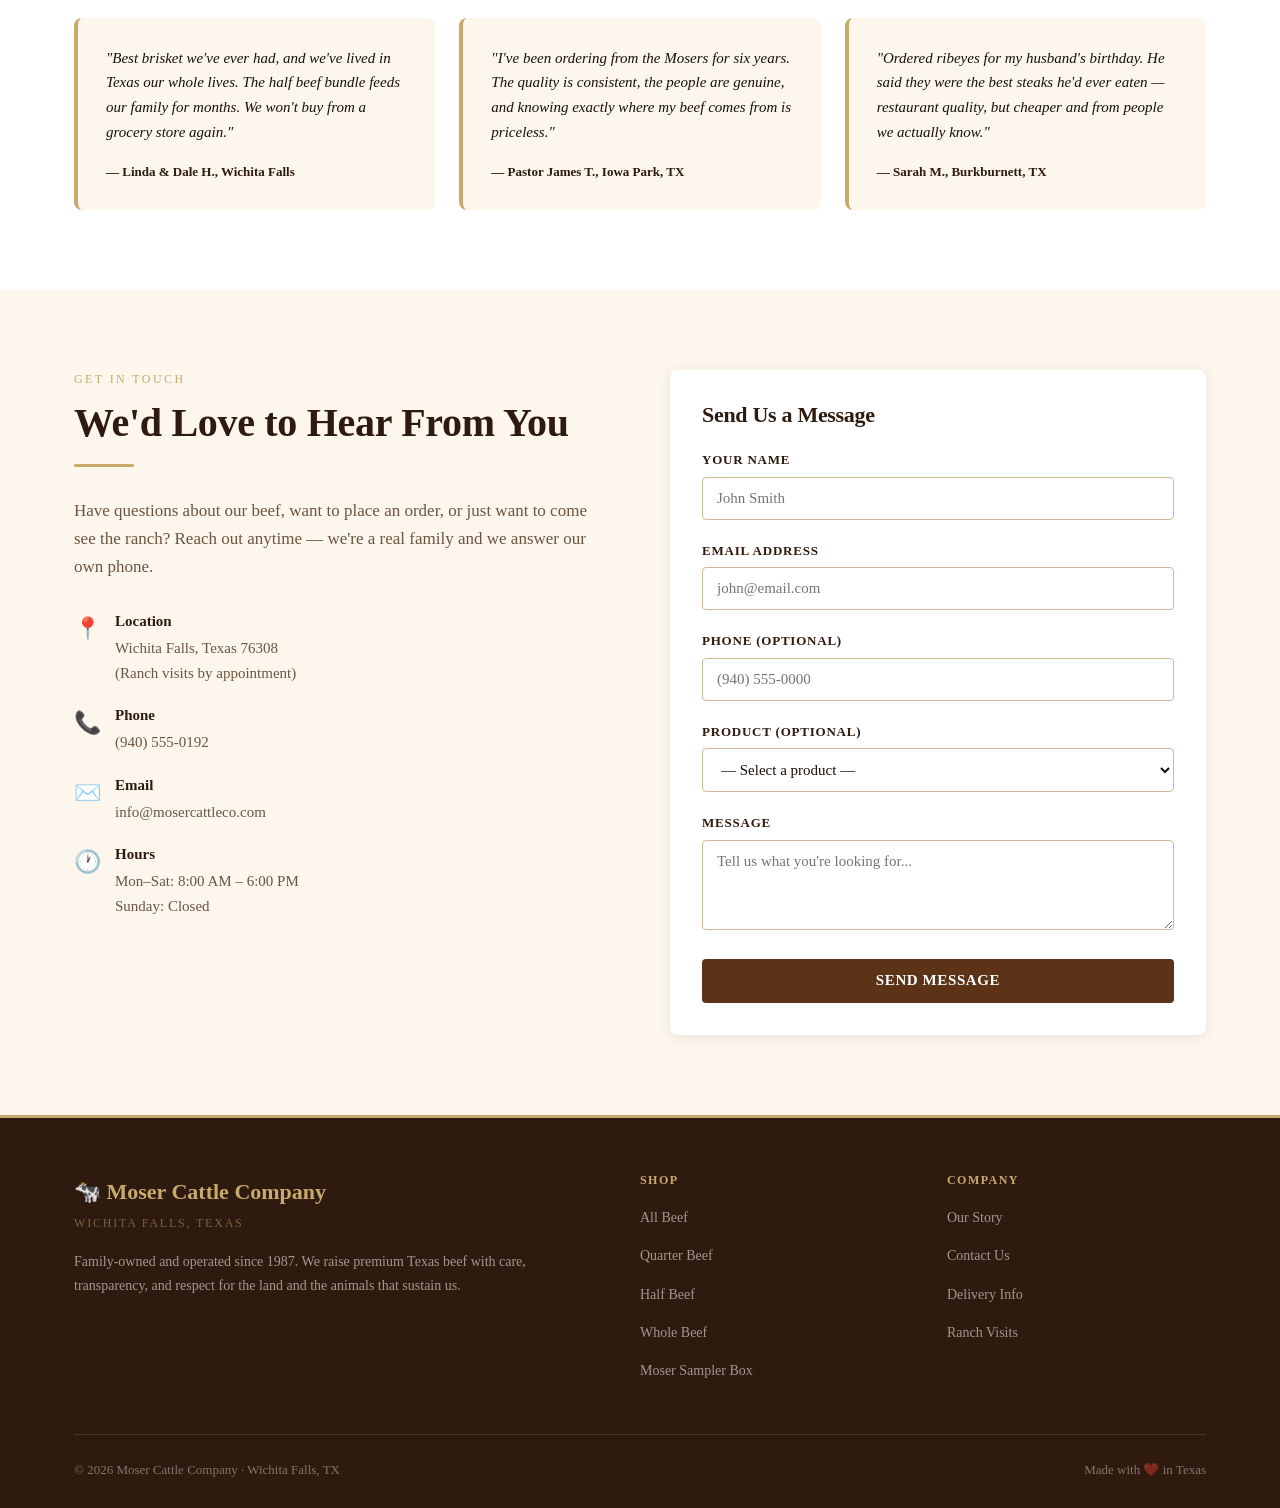
==== commit 98c332f0: "Commit 3" ====
--- a/index.html
+++ b/index.html
@@ -73,7 +73,7 @@
 <section id="about">
   <div class="container">
     <div class="about-grid">
-      <div class="about-img lazy-bg" data-bg="https://images.unsplash.com/photo-1570042225831-d98fa7577f1e?w=800&q=80" role="img" aria-label="Cattle on the Moser ranch"></div>
+      <div class="about-img" role="img" aria-label="Cattle on the Moser ranch" style="background-image:linear-gradient(to bottom,rgba(30,14,4,.2),rgba(30,14,4,.4)),url('Images/hero.avif');"></div>
       <div class="about-text">
         <span class="section-label">Our Story</span>
         <h2 class="section-title">Four Generations. 125 Years. One Piece of Texas Land.</h2>
@@ -218,7 +218,7 @@
         <div style="padding:20px;">
           <p style="font-size:11px;letter-spacing:.12em;text-transform:uppercase;color:var(--tan);font-family:Georgia,serif;margin-bottom:4px;">~440 lbs</p>
           <h3 style="font-size:19px;color:var(--brown-dark);margin-bottom:6px;">Whole Beef</h3>
-          <p style="font-size:14px;">The ultimate value. Full personalized cut selections for large families or groups.</p>
+          <p style="font-size:14px;">The ultimate value. Fully personalized cut selections for large families or groups.</p>
           <a href="products.html" class="btn btn-outline btn-sm" style="margin-top:14px;">View &amp; Order</a>
         </div>
       </div>
